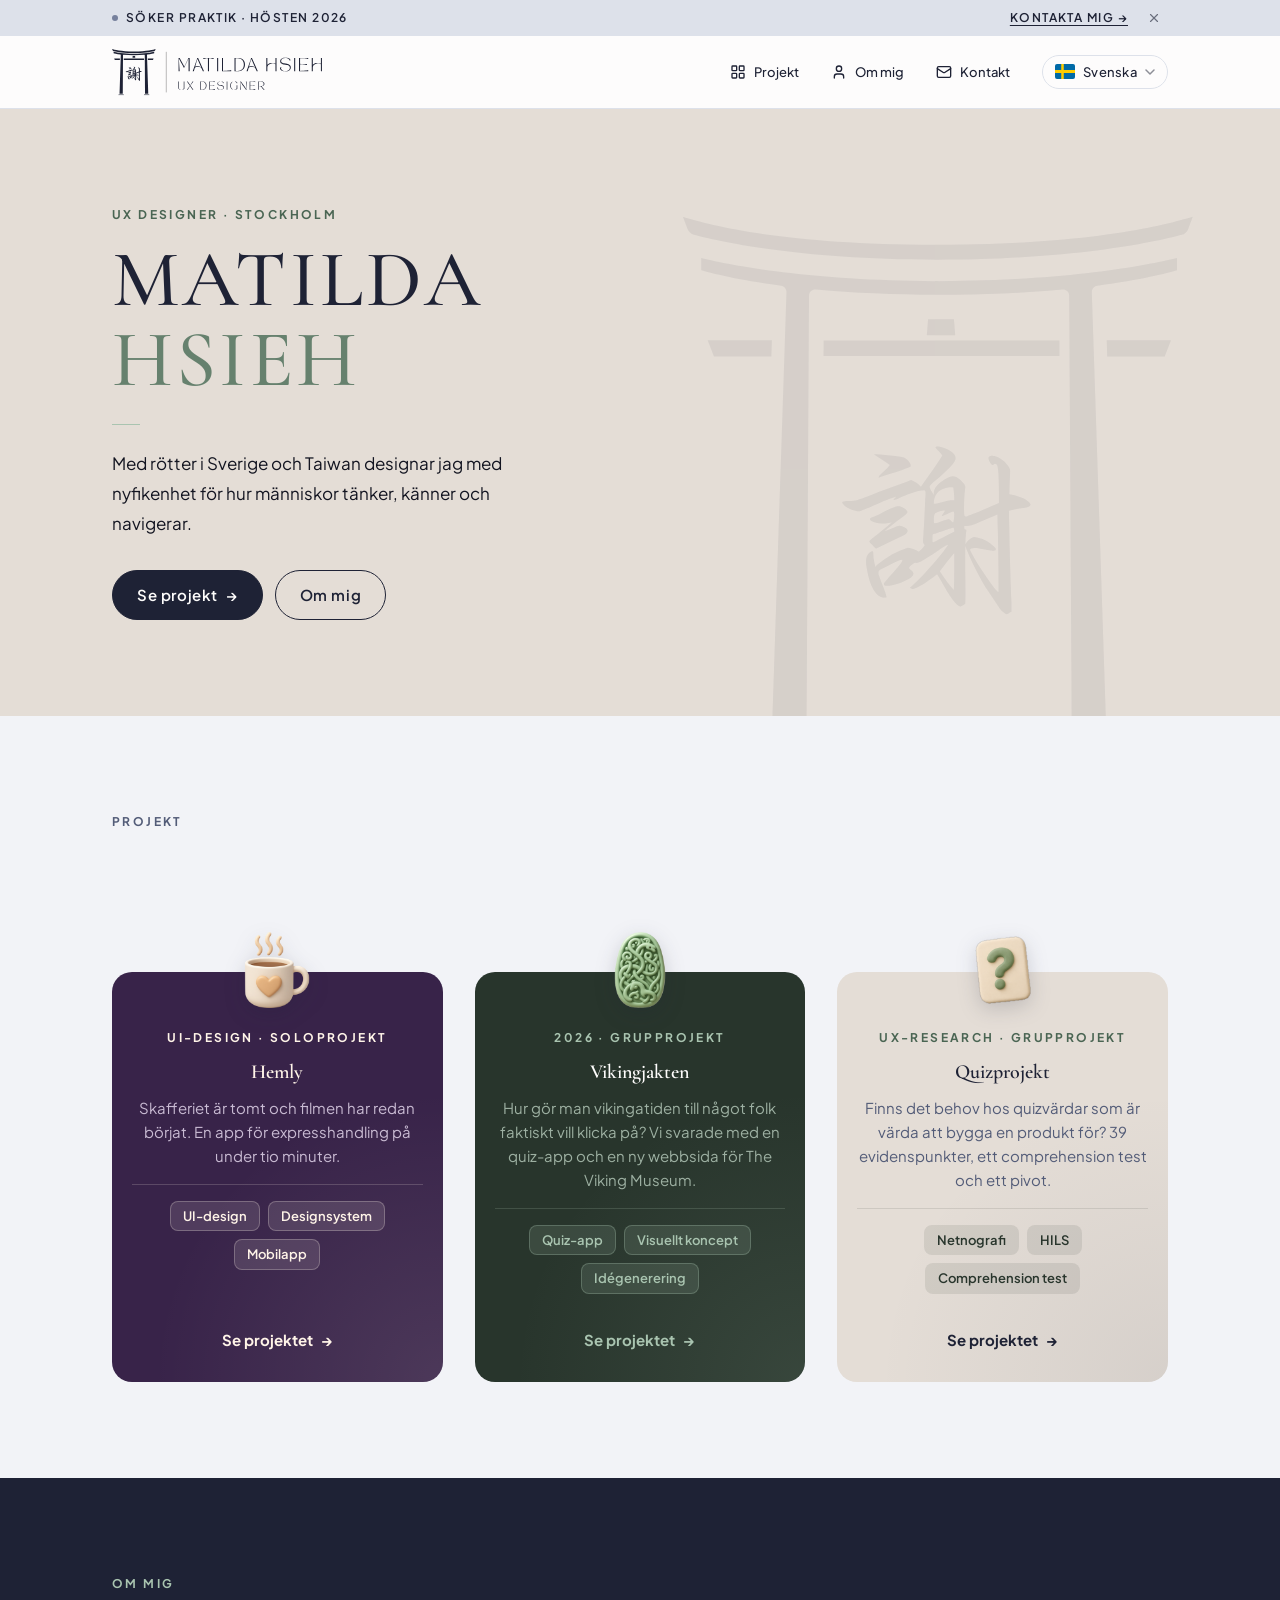
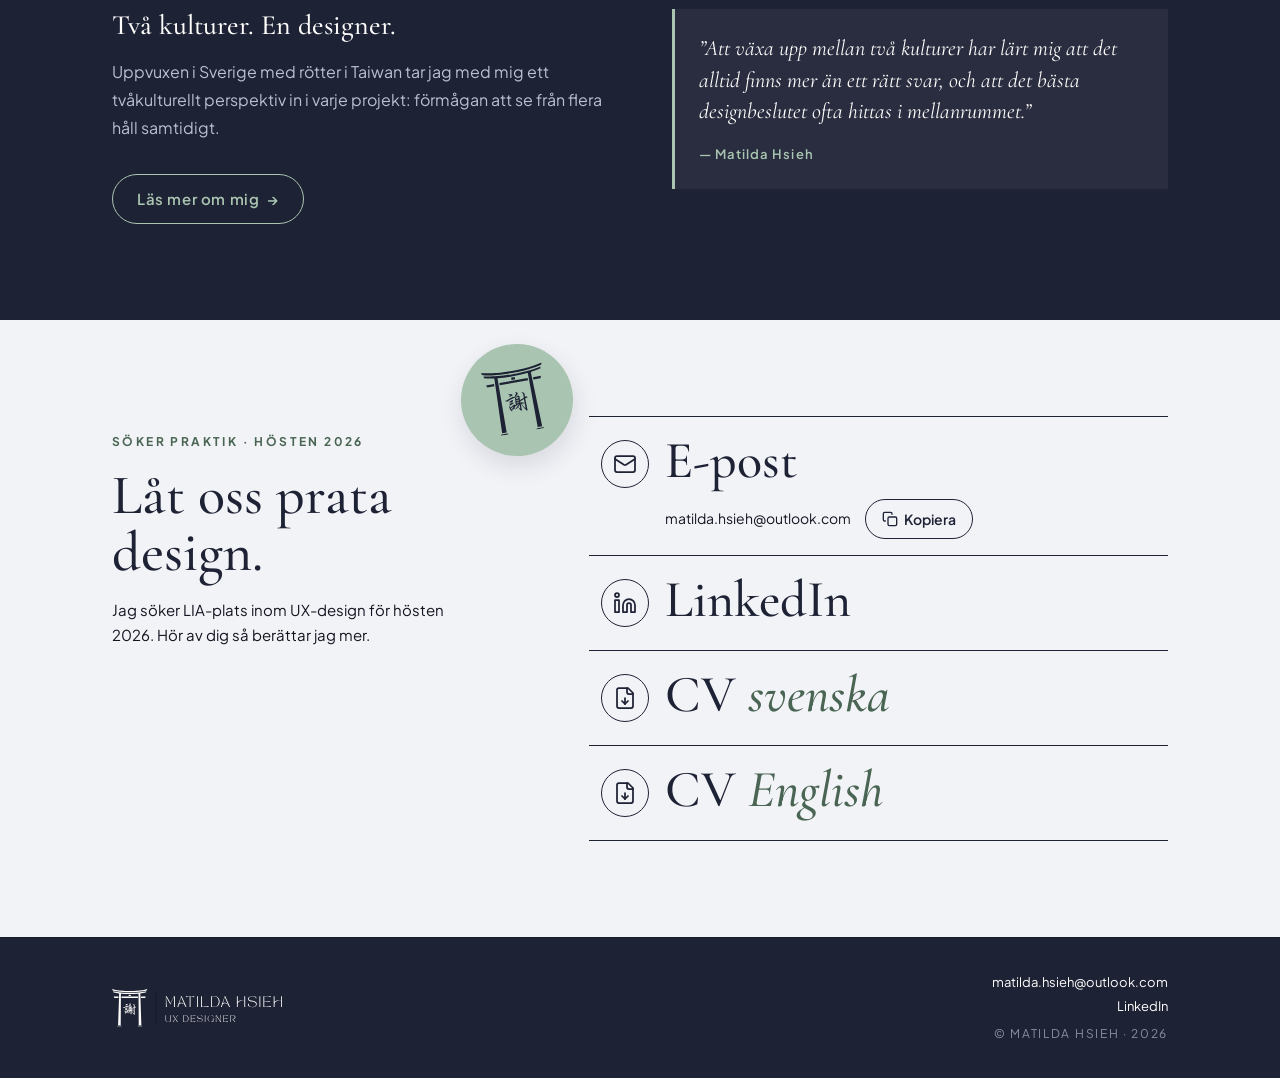
==== index.html @ 4360c306 "Hero: align the torii with the content edge instead of the window edge On wide screens the torii was" ====
<!DOCTYPE html>
<html lang="sv">
<head>
  <meta charset="UTF-8">
  <meta name="viewport" content="width=device-width, initial-scale=1.0">
  <title>Matilda Hsieh · UX Designer</title>
  <meta name="description" content="Matilda Hsieh – UX-designstudent vid Nackademin Stockholm med rötter i Sverige och Taiwan. Söker LIA-plats hösten 2026." data-i18n-attr="content:meta-description">

  <link rel="icon" href="assets/favicon.svg?v=2" type="image/svg+xml">
  <link rel="icon" href="assets/favicon-32.png?v=2" type="image/png" sizes="32x32">
  <link rel="apple-touch-icon" href="assets/apple-touch-icon.png?v=2">
  <meta name="theme-color" content="#1E2235">

  <link rel="preconnect" href="https://fonts.googleapis.com">
  <link rel="preconnect" href="https://fonts.gstatic.com" crossorigin>
  <link href="https://fonts.googleapis.com/css2?family=Cormorant+Garamond:wght@400;500;600&family=Plus+Jakarta+Sans:wght@400;500;600;700&family=Tenor+Sans&display=swap" rel="stylesheet">
  <script defer src="https://portfolio-analytics.traffic-dashboard.workers.dev/t.js"></script>
  <style>
    /* ==========================================================
       DESIGN TOKENS
       ========================================================== */
    :root {
      /* Colors — design system */
      --bg-primary: #F2F3F7;
      --bg-secondary: #DDE1EA;
      --bg-warm: #E4DDD6;
      --bg-jade-light: #E3EEE5;
      --brand-dark: #1E2235;
      --brand-mid: #76809D;
      --jade-500: #A9C4B0;
      --jade-dark: #28352C;
      --off-white: #FEFDFC;
      --text-primary: #05070B;
      --text-secondary: #131521;
      --text-muted: #76809D;

      /* Supporting colors */
      --jade-600: #66816E;          /* jade for large text on light backgrounds (≥3:1) */
      --jade-700: #4A6553;          /* jade for small text on light backgrounds (≥4.5:1) */
      --jade-border: #D0E1D4;
      --text-muted-aa: #535C78;     /* muted small text on light backgrounds (≥4.5:1) */
      --contact-bg: #565F7C;        /* deepened brand-mid so contact text passes AA */
      --text-on-dark-muted: #B8C0D2;
      --footer-text: #8A8D9C;
      --footer-border: #191C2C;
      --brand-dark-hover: #12152A;
      --jade-hover: #97B39F;
      --text-on-forest-muted: #9DB0A2;
      --hemly-plum: #382349;            /* Hemly brand colours, from the project */
      --hemly-cream: #FFF4E8;
      --hemly-cream-hover: #F2E3D2;
      --text-on-plum-muted: #C9BBD3;    /* 8:1 on plum */  /* muted text on jade-dark, 5.6:1 */

      /* Typography */
      --font-display: 'Cormorant Garamond', 'Times New Roman', serif;
      --font-body: 'Plus Jakarta Sans', system-ui, -apple-system, 'Segoe UI', sans-serif;
      --font-logo: 'Tenor Sans', 'Cormorant Garamond', serif;
      --max-text: 560px;

      /* Spacing — 4pt system */
      --space-1: 4px;
      --space-2: 8px;
      --space-3: 12px;
      --space-4: 16px;
      --space-5: 24px;
      --space-6: 32px;
      --space-7: 48px;
      --space-8: 64px;
      --space-9: 96px;

      /* Radii */
      --radius-sm: 8px;    /* tags and small elements */
      --radius-md: 20px;   /* cards */
      --radius-lg: 50px;   /* buttons (pill) */

      --container: 1120px;
      --nav-height: 72px;
      --ease: 0.2s ease;
    }

    /* ==========================================================
       BASE
       ========================================================== */
    *, *::before, *::after { box-sizing: border-box; }

    html {
      scroll-behavior: smooth;
      -webkit-text-size-adjust: 100%;
    }
    @media (prefers-reduced-motion: reduce) {
      html { scroll-behavior: auto; }
      *, *::before, *::after {
        transition: none !important;
        transform: none !important;
      }
    }

    body {
      margin: 0;
      font-family: var(--font-body);
      font-size: 16px;
      line-height: 1.6;
      color: var(--text-secondary);
      background: var(--bg-primary);
      -webkit-font-smoothing: antialiased;
    }

    h1, h2, h3, p, blockquote, figure { margin: 0; }
    ul { margin: 0; padding: 0; list-style: none; }
    a { color: inherit; }
    svg { display: block; }

    section[id], main[id] { scroll-margin-top: var(--nav-height); }

    .container {
      width: 100%;
      max-width: var(--container);
      margin: 0 auto;
      padding: 0 var(--space-6);
    }

    .sr-only {
      position: absolute;
      width: 1px; height: 1px;
      padding: 0; margin: -1px;
      overflow: hidden;
      clip: rect(0, 0, 0, 0);
      white-space: nowrap;
      border: 0;
    }

    .skip-link {
      position: absolute;
      left: var(--space-4);
      top: -100px;
      z-index: 200;
      padding: var(--space-3) var(--space-4);
      background: var(--brand-dark);
      color: var(--off-white);
      font-size: 14px;
      font-weight: 600;
      text-decoration: none;
    }
    .skip-link:focus { top: var(--space-4); }

    [tabindex="-1"]:focus { outline: none; }

    :focus-visible {
      outline: 2px solid var(--brand-dark);
      outline-offset: 3px;
    }
    .on-dark :focus-visible,
    .on-dark:focus-visible {
      outline-color: var(--jade-500);
    }

    /* Shared text styles */
    .eyebrow {
      display: block;
      font-family: var(--font-body);
      font-size: 12px;
      font-weight: 700;
      letter-spacing: 0.2em;
      text-transform: uppercase;
      margin-bottom: var(--space-4);
    }

    .section {
      padding: var(--space-9) 0;
    }

    .section-title {
      font-family: var(--font-display);
      font-weight: 500;
      line-height: 1.15;
      color: var(--brand-dark);
    }

    /* ==========================================================
       BUTTONS
       ========================================================== */
    .btn {
      display: inline-flex;
      align-items: center;
      justify-content: center;
      gap: var(--space-2);
      min-height: 44px;
      padding: var(--space-3) var(--space-5);
      font-family: var(--font-body);
      font-size: 15px;
      font-weight: 600;
      letter-spacing: 0.04em;
      text-decoration: none;
      border: 1px solid transparent;
      border-radius: var(--radius-lg);
      cursor: pointer;
      transition: all 0.2s ease;
    }
    .btn .arrow { transition: transform var(--ease); }
    .btn:hover .arrow { transform: translateX(3px); }

    .btn-primary {
      background: var(--brand-dark);
      color: var(--off-white);
      border-color: var(--brand-dark);
    }
    .btn-primary:hover {
      background: var(--brand-dark-hover);
      border-color: var(--brand-dark-hover);
      transform: translateY(-1px);
      box-shadow: 0 4px 12px rgba(0, 0, 0, 0.15);
    }

    .btn-secondary {
      background: transparent;
      color: var(--brand-dark);
      border-color: var(--brand-dark);
    }
    /* Outline buttons: fill with their border color at 10% */
    .btn-secondary:hover,
    .btn-jade:hover,
    .btn-light:hover { transform: translateY(-1px); }
    .btn-secondary:hover { background: rgba(30, 34, 53, 0.1); }

    .btn-jade {
      background: transparent;
      color: var(--jade-500);
      border-color: var(--jade-500);
    }
    .btn-jade:hover { background: rgba(169, 196, 176, 0.1); }

    .btn-light {
      background: transparent;
      color: var(--off-white);
      border-color: var(--off-white);
    }
    .btn-light:hover { background: rgba(254, 253, 252, 0.1); }

    .btn-group {
      display: flex;
      flex-wrap: wrap;
      gap: var(--space-3);
    }

    /* ==========================================================
       1. ANNOUNCEMENT BANNER
       ========================================================== */
    .banner {
      background: var(--bg-secondary);
      color: var(--brand-dark);
      font-size: 12px;
      font-weight: 600;
      letter-spacing: 0.12em;
      text-transform: uppercase;
    }
    .banner[hidden] { display: none; }
    .banner-inner {
      display: flex;
      align-items: center;
      justify-content: space-between;
      gap: var(--space-4);
      min-height: 36px;
    }
    .banner-status {
      display: flex;
      align-items: center;
      gap: var(--space-2);
      margin: 0;
    }
    .banner-dot {
      width: 6px;
      height: 6px;
      border-radius: 50%;
      background: var(--brand-mid);
      flex-shrink: 0;
    }
    .banner-actions {
      display: flex;
      align-items: center;
      gap: var(--space-3);
    }
    .banner-link {
      color: var(--brand-dark);
      text-decoration: underline;
      text-underline-offset: 3px;
    }
    .banner-link:hover { text-decoration-thickness: 2px; }
    .banner-close {
      display: grid;
      place-items: center;
      width: 28px;
      height: 28px;
      padding: 0;
      background: transparent;
      border: 0;
      color: var(--brand-dark);
      cursor: pointer;
      opacity: 0.6;
      transition: opacity 0.15s ease;
    }
    .banner-close:hover,
    .banner-close:focus-visible { opacity: 1; }
    /* Bigger tap areas without making the banner taller */
    .banner-link, .banner-close { position: relative; }
    .banner-link::after { content: ""; position: absolute; inset: -14px -8px; }
    .banner-close::after { content: ""; position: absolute; inset: -8px; }
    /* Keep the banner on one line on small phones */
    @media (max-width: 480px) {
      .banner { letter-spacing: 0; text-transform: none; }
      .banner-link { white-space: nowrap; }
      .banner-inner, .banner-actions { gap: 8px; }
    }

    /* ==========================================================
       2. NAVBAR
       ========================================================== */
    .site-header {
      position: sticky;
      top: 0;
      z-index: 100;
      background: rgba(254, 253, 252, 0.92);
      border-bottom: 1px solid var(--bg-secondary);
      transition: background-color var(--ease), box-shadow var(--ease);
    }
    .site-header.is-scrolled {
      background: rgba(254, 253, 252, 0.97);
      -webkit-backdrop-filter: blur(12px);
      backdrop-filter: blur(12px);
      box-shadow: 0 1px 12px rgba(30, 34, 53, 0.06);
    }
    .nav-inner {
      display: flex;
      align-items: center;
      justify-content: space-between;
      height: var(--nav-height);
    }

    /* Logo lockup: one vector file (assets/logo.svg) drawn in currentColor */
    .logo {
      display: inline-flex;
      align-items: center;
      color: var(--brand-dark);
      text-decoration: none;
    }
    .logo-svg {
      display: block;
      width: 210px;               /* lockup is 4.54 : 1, so about 46px tall */
      height: auto;
      overflow: visible;
    }
    .logo--small { color: var(--off-white); }
    .logo--small .logo-svg { width: 170px; }

    /* Torii colors are variables so the same symbol works as a faded ghost */
    .torii-ghost {
      --torii-fill: currentColor;
      --torii-stroke: none;
      --torii-feet: currentColor;
    }

    /* Nav links */
    .nav-links {
      display: flex;
      align-items: center;
      gap: var(--space-6);
    }
    .nav-link {
      position: relative;
      display: inline-flex;
      align-items: center;
      gap: var(--space-2);
      padding: var(--space-2) 0;
      font-size: 13px;
      font-weight: 500;
      color: var(--brand-dark);
      text-decoration: none;
    }
    .nav-link svg { width: 16px; height: 16px; }
    .nav-link::after {
      content: "";
      position: absolute;
      left: 0;
      bottom: 0;
      width: 0;
      height: 2px;
      background: var(--jade-500);
      transition: width 0.2s ease;
    }
    .nav-link:hover::after,
    .nav-link.is-active::after { width: 100%; }

    /* Language dropdown */
    .lang-dropdown {
      position: relative;
    }
    .lang-btn {
      display: inline-flex;
      align-items: center;
      gap: var(--space-2);
      padding: var(--space-2) var(--space-3);
      font-family: var(--font-body);
      font-size: 13px;
      font-weight: 500;
      color: var(--brand-dark);
      background: transparent;
      border: 1px solid var(--bg-secondary);
      border-radius: var(--radius-lg);
      cursor: pointer;
      transition: all 0.2s ease;
      white-space: nowrap;
    }
    .lang-btn:hover,
    .lang-btn[aria-expanded="true"] {
      background: var(--bg-secondary);
    }
    .lang-flag {
      display: inline-block;
      width: 20px;
      height: 15px;
      border-radius: 2px;
      overflow: hidden;
      flex-shrink: 0;
      vertical-align: middle;
    }
    .lang-flag svg {
      width: 100%;
      height: 100%;
      object-fit: cover;
      display: block;
    }
    .lang-label { letter-spacing: 0.02em; }
    .lang-chevron {
      width: 10px;
      height: 10px;
      opacity: 0.5;
      transition: transform 0.2s ease;
    }
    .lang-btn[aria-expanded="true"] .lang-chevron {
      transform: rotate(180deg);
    }
    .lang-menu {
      display: none;
      position: absolute;
      top: calc(100% + 8px);
      right: 0;
      min-width: 140px;
      background: var(--off-white);
      border: 1px solid var(--bg-secondary);
      border-radius: var(--radius-sm);
      box-shadow: 0 8px 24px rgba(30,34,53,0.10);
      overflow: hidden;
      z-index: 200;
    }
    .lang-menu.is-open { display: block; }
    .lang-option {
      display: flex;
      align-items: center;
      gap: var(--space-3);
      width: 100%;
      padding: 10px var(--space-4);
      font-family: var(--font-body);
      font-size: 13px;
      font-weight: 500;
      color: var(--brand-dark);
      background: transparent;
      border: 0;
      cursor: pointer;
      text-align: left;
      transition: background 0.15s ease;
    }
    .lang-option:hover { background: var(--bg-secondary); }
    .lang-option.is-active {
      color: var(--jade-700);
      font-weight: 600;
    }
    .lang-option .lang-flag { width: 22px; height: 16px; }
    .lang-option:focus {
      outline: 2px solid var(--jade-600);
      outline-offset: -2px;
      background: var(--bg-secondary);
    }

    .nav-toggle {
      display: none;
      place-items: center;
      width: 44px;
      height: 44px;
      padding: 0;
      background: transparent;
      border: 0;
      color: var(--brand-dark);
      cursor: pointer;
    }
    .nav-toggle svg { width: 24px; height: 24px; }
    .nav-toggle .icon-close { display: none; }
    .nav-toggle[aria-expanded="true"] .icon-open { display: none; }
    .nav-toggle[aria-expanded="true"] .icon-close { display: block; }

    /* ==========================================================
       3. HERO
       ========================================================== */
    .hero {
      position: relative;
      overflow: hidden;
      background: var(--bg-warm);
      padding: var(--space-9) 0;
    }
    .hero-ghost {
      position: absolute;
      /* Follows the content's right edge on wide screens instead of the window edge */
      right: max(-40px, calc((100% - var(--container)) / 2));
      bottom: -60px;
      width: min(520px, 60vw);
      height: auto;
      color: var(--brand-dark);
      opacity: 0.07;
      pointer-events: none;
    }
    .hero-content { position: relative; }
    .hero .eyebrow { color: var(--jade-700); }
    .hero-title {
      font-family: var(--font-display);
      font-size: 80px;
      font-weight: 500;
      line-height: 1;
      letter-spacing: 0.04em;
    }
    .hero-title span { display: block; }
    .hero-title-first { color: var(--brand-dark); }
    .hero-title-last { color: var(--jade-600); }
    .accent-line {
      width: 28px;
      height: 1px;
      background: var(--jade-500);
      margin: var(--space-5) 0;
      border: 0;
    }
    .hero-text {
      max-width: 420px;
      font-size: 17px;
      line-height: 1.75;
      color: var(--text-secondary);
      margin-bottom: var(--space-6);
    }

    /* ==========================================================
       4. PROJEKT
       ========================================================== */
    .projects { background: var(--bg-primary); }
    .projects .eyebrow { color: var(--text-muted-aa); }
    .projects .section-title {
      font-size: 32px;
      margin-bottom: var(--space-7);
    }
    .project-grid {
      display: grid;
      grid-template-columns: repeat(3, 1fr);
      gap: var(--space-6);
    }

    /* "Breaking out" cards: the icon floats above the card's top edge */
    .project-card-wrapper {
      position: relative;
      display: flex;
      flex-direction: column;
      padding-top: 40px;
      transition: transform 0.8s cubic-bezier(0.34, 1.45, 0.64, 1);   /* soft jump with a small bounce */
    }
    .card-icon-float {
      position: absolute;
      top: 0;
      left: 0;
      right: 0;               /* centered without transform, so reduced-motion's transform:none can't shift it */
      z-index: 2;
      display: flex;
      justify-content: center;
      align-items: flex-end;
      pointer-events: none;
      gap: 4px;
    }
    .card-icon-circle {
      display: flex;
      align-items: center;
      justify-content: center;
      width: 56px;
      height: 56px;
      background: var(--bg-warm);
      border: 3px solid var(--bg-primary);
      border-radius: 50%;
      font-size: 28px;
      color: var(--jade-dark);
    }
    .card-icon-circle svg { width: 28px; height: 28px; }
    /* 3D icons float freely above the card, with a soft shadow for depth */
    .card-icon-3d {
      display: block;
      width: 76px;
      height: 76px;
      object-fit: contain;
      filter: drop-shadow(0 6px 10px rgba(30, 34, 53, 0.18));
    }
    .card-icon-image {
      display: block;
      box-shadow: 0 4px 16px rgba(0, 0, 0, 0.15);
    }

    .project-card {
      position: relative;
      overflow: hidden;
      flex: 1;
      display: flex;
      flex-direction: column;
      align-items: center;
      padding: 56px 20px 20px;   /* room for the 76px floating icon */
      text-align: center;
      border-radius: var(--radius-md);
      transition: box-shadow 0.8s cubic-bezier(0.22, 0.61, 0.36, 1);
    }
    /* Subtle radial gradient in the bottom corner for depth */
    .project-card::after {
      content: "";
      position: absolute;
      inset: 0;
      background: radial-gradient(circle at 100% 100%, var(--card-glow) 0%, transparent 55%);
      pointer-events: none;
    }
    .project-card > * { position: relative; z-index: 1; }

    .project-card-wrapper:hover,
    .project-card-wrapper:focus-within { transform: translateY(-20px); }
    .project-card-wrapper:hover .project-card,
    .project-card-wrapper:focus-within .project-card {
      box-shadow: 0 34px 60px rgba(30, 34, 53, 0.16);
    }

    .project-meta {
      font-size: 12px;
      font-weight: 700;
      letter-spacing: 0.2em;
      text-transform: uppercase;
      margin-bottom: var(--space-2);
    }
    .project-title {
      font-family: var(--font-display);
      font-size: 20px;
      font-weight: 600;
      margin-bottom: var(--space-2);
    }
    .project-desc {
      font-size: 15px;
      line-height: 1.6;
      max-width: var(--max-text);
      margin-bottom: var(--space-4);
    }
    .project-divider {
      width: 100%;
      height: 1px;
      margin: 0 0 var(--space-4);
      border: 0;
    }
    .tags {
      display: flex;
      flex-wrap: wrap;
      justify-content: center;
      gap: var(--space-2);
      margin-bottom: var(--space-5);
    }
    .tag {
      padding: var(--space-1) var(--space-3);
      font-size: 13px;
      font-weight: 600;
      border: 1px solid transparent;
      border-radius: var(--radius-sm);
    }
    .project-card .btn { margin-top: auto; }
    /* The whole card is clickable: the "Se projektet" link stretches over it */
    .project-card { cursor: pointer; }
    .card-link {
      margin-top: auto;
      display: inline-flex; align-items: center; gap: 8px;
      min-height: 44px;
      font-size: 15px; font-weight: 700;
      color: inherit; text-decoration: none;
      background: linear-gradient(currentColor, currentColor) left calc(100% - 8px) / 0 2px no-repeat;
      transition: background-size 0.6s cubic-bezier(0.22, 0.61, 0.36, 1);
    }
    .card-link .arrow { transition: transform 0.6s cubic-bezier(0.22, 0.61, 0.36, 1); }
    .card-link::after { content: ""; position: absolute; inset: 0; z-index: 2; border-radius: inherit; }
    .project-card:hover .card-link, .card-link:focus-visible { background-size: 100% 2px; }
    .project-card:hover .card-link .arrow, .card-link:focus-visible .arrow { transform: translateX(4px); }
    .project-card > .card-link { position: static; }
    .project-card--plum .card-link { color: var(--hemly-cream); }
    .project-card--warm .card-link { color: var(--brand-dark); }
    .project-card--forest .card-link { color: var(--jade-500); }

    /* Card — Hemly (plum, the project's own brand colours) */
    .card-icon-circle--hemly {
      background: var(--hemly-cream);
      color: var(--hemly-plum);
    }
    .project-card--plum {
      --card-glow: rgba(255, 244, 232, 0.10);
      background: var(--hemly-plum);
      color: var(--hemly-cream);
    }
    .project-card--plum .project-meta { color: var(--hemly-cream); }
    .project-card--plum .project-title { color: var(--hemly-cream); }
    .project-card--plum .project-desc { color: var(--text-on-plum-muted); }
    .project-card--plum .project-divider { background: rgba(255, 244, 232, 0.18); }
    .project-card--plum .tag {
      background: rgba(255, 244, 232, 0.12);
      color: var(--hemly-cream);
      border-color: rgba(255, 244, 232, 0.25);
    }
    .project-card--plum .btn-primary {
      background: var(--hemly-cream);
      border-color: var(--hemly-cream);
      color: var(--hemly-plum);
    }
    .project-card--plum .btn-primary:hover {
      background: var(--hemly-cream-hover);
      border-color: var(--hemly-cream-hover);
    }
    .project-card--plum :focus-visible { outline-color: var(--hemly-cream); }

    /* Card 3 — Quizprojekt (warm) */
    .project-card--warm {
      --card-glow: rgba(30, 34, 53, 0.07);
      background: var(--bg-warm);
    }
    .project-card--warm .project-meta { color: var(--jade-700); }        /* #66816E is 3.2:1 here */
    .project-card--warm .project-title { color: var(--brand-dark); }
    .project-card--warm .project-desc { color: var(--text-muted-aa); }   /* #76809D is 2.9:1 here */
    .project-card--warm .project-divider { background: rgba(40, 53, 44, 0.12); }
    .project-card--warm .tag {
      background: rgba(40, 53, 44, 0.1);
      color: var(--jade-dark);
    }

    /* Card 3 — Vikingjakten (forest green) */
    .project-card--forest {
      --card-glow: rgba(169, 196, 176, 0.12);
      background: var(--jade-dark);
      color: var(--off-white);
    }
    .project-card--forest .project-meta { color: var(--jade-500); }
    .project-card--forest .project-title { color: var(--off-white); }
    .project-card--forest .project-desc { color: var(--text-on-forest-muted); }
    .project-card--forest .project-divider { background: rgba(169, 196, 176, 0.2); }
    .project-card--forest .tag {
      background: rgba(169, 196, 176, 0.15);
      color: var(--jade-500);
      border-color: rgba(169, 196, 176, 0.3);
    }
    .project-card--forest .btn-primary {
      background: var(--jade-500);
      border-color: var(--jade-500);
      color: var(--jade-dark);
    }
    .project-card--forest .btn-primary:hover {
      background: var(--jade-hover);
      border-color: var(--jade-hover);
    }
    .project-card--forest :focus-visible { outline-color: var(--jade-500); }

    /* ==========================================================
       5. OM MIG SNIPPET
       ========================================================== */
    .about {
      background: var(--brand-dark);
      color: var(--off-white);
    }
    .about-grid {
      display: grid;
      grid-template-columns: 1fr 1fr;
      gap: var(--space-8);
      align-items: center;
    }
    .about .eyebrow { color: var(--jade-500); }
    .about .section-title {
      font-size: 28px;
      color: var(--off-white);
      margin-bottom: var(--space-4);
    }
    .about-text {
      max-width: var(--max-text);
      font-size: 16px;
      line-height: 1.75;
      color: var(--text-on-dark-muted);
      margin-bottom: var(--space-6);
    }
    .quote {
      background: rgba(255, 255, 255, 0.05);
      border-left: 3px solid var(--jade-500);
      padding: var(--space-5);
    }
    .quote blockquote p {
      font-family: var(--font-display);
      font-size: 22px;
      font-style: italic;
      line-height: 1.45;
      color: var(--off-white);
    }
    .quote figcaption {
      margin-top: var(--space-4);
      font-size: 13px;
      font-weight: 600;
      letter-spacing: 0.08em;
      color: var(--jade-500);
    }

    /* ==========================================================
       6. KONTAKT
       ========================================================== */
    /* Contact: editorial index of links, with the torii as a jade stamp */
    .contact { background: var(--bg-primary); }
    .contact-stage {
      display: grid;
      grid-template-columns: minmax(0, 5fr) minmax(0, 7fr);
      gap: var(--space-8);
      align-items: start;
    }
    .contact-intro { position: relative; padding-top: var(--space-4); }
    .contact-stamp {
      position: absolute;
      top: -72px;
      right: -48px;
      width: 112px;
      height: 112px;
      border-radius: 50%;
      background: var(--jade-500);
      display: flex;
      align-items: center;
      justify-content: center;
      transform: rotate(-10deg);
      box-shadow: 0 10px 24px rgba(30, 34, 53, 0.12);
    }
    .contact-stamp svg { width: 62px; height: auto; color: var(--brand-dark); }
    .contact .eyebrow { color: var(--jade-700); }
    .contact .section-title {
      font-size: 56px;
      line-height: 1.02;
      color: var(--brand-dark);
      margin-bottom: var(--space-4);
      max-width: 12ch;
    }
    .contact-text {
      max-width: 360px;
      margin: 0;
      font-size: 15px;
      line-height: 1.7;
      color: var(--text-secondary);
    }
    .contact-index { list-style: none; margin: 0; padding: 0; border-bottom: 1px solid var(--brand-dark); }
    .contact-index li { border-top: 1px solid var(--brand-dark); }
    .contact-row {
      display: grid;
      grid-template-columns: 48px minmax(0, 1fr);
      align-items: center;
      gap: var(--space-4);
      padding: 18px 12px;
      color: var(--brand-dark);
      text-decoration: none;
    }
    .contact-icon { display: flex; align-items: center; justify-content: center; width: 48px; height: 48px; border-radius: 50%; border: 1px solid var(--brand-dark); color: var(--brand-dark); transition: background 0.25s ease, color 0.25s ease; }
    .contact-word { font-family: var(--font-display); font-size: clamp(32px, 4.4vw, 52px); font-weight: 500; line-height: 1; }
    .contact-word em { font-style: italic; color: var(--jade-700); }
    /* Hover: a line draws in under the word and the icon turns dark */
    .contact-word {
      justify-self: start;
      padding-bottom: 6px;
      background: linear-gradient(currentColor, currentColor) left bottom / 0 2px no-repeat;
      transition: background-size 0.35s ease;
    }
    .contact-row:hover .contact-word, .contact-row:focus-visible .contact-word { background-size: 100% 2px; }
    .contact-row:hover .contact-icon, .contact-row:focus-visible .contact-icon { background: var(--brand-dark); color: var(--jade-500); }
    .contact-copy-btn {
      display: inline-flex; align-items: center; gap: 6px;
      min-height: 40px; padding: 0 16px;
      font: 600 14px var(--font-body); color: var(--brand-dark); text-decoration: none;
      background: transparent; border: 1px solid var(--brand-dark); border-radius: 50px;
    }
    .contact-copy-btn:hover { background: var(--brand-dark); color: var(--off-white); }
    .contact :focus-visible { outline-color: var(--brand-dark); }
    .contact-split .contact-row { padding-bottom: 6px; }
    .contact-email-line {
      display: flex; flex-wrap: wrap; align-items: center; gap: 8px 14px;
      padding: 0 12px 16px 76px;
      font-size: 14px; color: var(--text-secondary);
    }

    /* ==========================================================
       7. FOOTER
       ========================================================== */
    .site-footer {
      background: var(--brand-dark);
      border-top: 1px solid var(--footer-border);
      padding: var(--space-6) 0;
    }
    .footer-inner {
      display: flex;
      align-items: center;
      justify-content: space-between;
      gap: var(--space-5);
    }
    .footer-meta {
      text-align: right;
      font-size: 12px;
      line-height: 1.7;
      color: var(--footer-text);
    }
    .footer-meta p:first-child { letter-spacing: 0.14em; }

    /* Footer contact: email (click to copy) + LinkedIn */
    .footer-contact {
      text-align: right;
      font-size: 13px;
      line-height: 1.9;
      color: var(--footer-text);
    }
    .footer-contact a {
      color: var(--off-white);
      text-decoration: none;
      transition: color var(--ease);
    }
    .footer-contact a:hover {
      color: var(--jade-500);
      text-decoration: underline;
      text-underline-offset: 3px;
    }
    .footer-contact__copy { margin-top: var(--space-1); font-size: 12px; letter-spacing: 0.14em; }

    /* "Copied" toast — centred without transform so reduced-motion can't shift it */
    .copy-toast {
      position: fixed;
      left: 0;
      right: 0;
      bottom: var(--space-6);
      width: max-content;
      max-width: calc(100% - 32px);
      margin: 0 auto;
      padding: 10px 20px;
      background: var(--jade-700);      /* #66816E is 3.9:1 with white; this passes AA */
      color: var(--off-white);
      font-size: 14px;
      font-weight: 600;
      border-radius: var(--radius-lg);
      box-shadow: 0 4px 16px rgba(0, 0, 0, 0.15);
      opacity: 0;
      pointer-events: none;
      transition: opacity 0.2s ease;
      z-index: 300;
    }
    .copy-toast.show { opacity: 1; }
    @media (max-width: 768px) {
      .footer-contact { text-align: left; }
    }

    /* ==========================================================
       RESPONSIVE — 768px
       ========================================================== */
    @media (max-width: 768px) {
      :root { --nav-height: 64px; }

      .container { padding: 0 var(--space-4); }
      .section { padding: var(--space-8) 0; }

      .logo-svg { width: 160px; }
      .logo--small .logo-svg { width: 150px; }

      .nav-toggle { display: grid; }
      .nav-links {
        position: absolute;
        top: 100%;
        left: 0;
        right: 0;
        flex-direction: column;
        align-items: stretch;
        gap: 0;
        padding: var(--space-2) var(--space-4) var(--space-4);
        background: var(--off-white);
        border-bottom: 1px solid var(--bg-secondary);
        box-shadow: 0 8px 16px rgba(30, 34, 53, 0.06);
        display: none;
      }
      .nav-links.is-open { display: flex; }
      .nav-link {
        width: 100%;
        padding: var(--space-4) 0;
        font-size: 15px;
        border-bottom: 1px solid var(--bg-secondary);
      }
      .nav-links li:last-child .nav-link { border-bottom: 0; }
      .nav-link::after { bottom: -1px; }
      .nav-link:hover::after,
      .nav-link.is-active::after { width: 48px; }

      /* Lang dropdown in mobile menu */
      .lang-item {
        padding: var(--space-3) 0;
        border-bottom: 1px solid var(--bg-secondary);
      }
      .lang-btn {
        font-size: 15px;
        padding: var(--space-2) 0;
        border: 0;
        border-radius: 0;
      }
      .lang-btn:hover { transform: none; background: transparent; }
      /* Show dropdown inline on mobile */
      .lang-menu {
        position: static !important;
        display: none;
        box-shadow: none !important;
        border: 0 !important;
        background: transparent !important;
        min-width: 0 !important;
        padding: var(--space-2) 0 0;
      }
      .lang-menu.is-open { display: block; }
      .lang-option {
        padding: var(--space-2) 0 !important;
        font-size: 15px !important;
      }
      .lang-option:hover { background: transparent !important; }

      .hero { padding: var(--space-8) 0; }
      .hero-title { font-size: 56px; }
      .hero-ghost { width: 300px; right: -60px; bottom: -40px; }

      .project-grid,
      .about-grid { grid-template-columns: 1fr; }
      .about-grid { gap: var(--space-7); }

      .contact-stage { grid-template-columns: 1fr; gap: var(--space-6); }
      .contact .section-title { font-size: 40px; }
      .contact-stamp { position: relative; top: 0; right: auto; width: 84px; height: 84px; margin-bottom: var(--space-4); }
      .contact .section-title { max-width: none; }
      .contact-stamp svg { width: 46px; }
      .contact-row { grid-template-columns: 40px minmax(0, 1fr); gap: var(--space-3); padding: 16px 4px; }
      .contact-icon { width: 40px; height: 40px; }
      .contact-icon svg { width: 20px; height: 20px; }
      .contact-email-line { padding: 0 4px 16px 56px; }

      .btn-group .btn { flex: 1 1 auto; }

      .footer-inner {
        flex-direction: column;
        align-items: flex-start;
      }
      .footer-meta { text-align: left; }
      .footer-contact { text-align: left; }
    }
  </style>
  <link rel="stylesheet" href="assets/motion.css">
  <script>if (!matchMedia('(prefers-reduced-motion: reduce)').matches) document.documentElement.classList.add('js-motion');</script>
</head>
<body>

  <!-- Reusable SVG symbols -->
  <svg width="0" height="0" style="position:absolute" aria-hidden="true" focusable="false">
    <defs>
      <!-- Flags for the language switcher -->
      <symbol id="flag-se" viewBox="0 0 16 10"><rect width="16" height="10" fill="#006AA7"/><rect x="5" width="2" height="10" fill="#FECC00"/><rect y="4" width="16" height="2" fill="#FECC00"/></symbol>
      <symbol id="flag-gb" viewBox="0 0 60 30"><clipPath id="gb-c"><path d="M0 0v30h60V0z"/></clipPath><clipPath id="gb-t"><path d="M30 15h30v15zv15H0zH0V0zV0h30z"/></clipPath><g clip-path="url(#gb-c)"><path d="M0 0v30h60V0z" fill="#012169"/><path d="M0 0l60 30m0-30L0 30" stroke="#fff" stroke-width="6"/><path d="M0 0l60 30m0-30L0 30" clip-path="url(#gb-t)" stroke="#C8102E" stroke-width="4"/><path d="M30 0v30M0 15h60" stroke="#fff" stroke-width="10"/><path d="M30 0v30M0 15h60" stroke="#C8102E" stroke-width="6"/></g></symbol>
      <!-- Lucide icons -->
      <symbol id="icon-grid" viewBox="0 0 24 24" fill="none" stroke="currentColor" stroke-width="2" stroke-linecap="round" stroke-linejoin="round">
        <rect width="7" height="7" x="3" y="3" rx="1"/><rect width="7" height="7" x="14" y="3" rx="1"/><rect width="7" height="7" x="14" y="14" rx="1"/><rect width="7" height="7" x="3" y="14" rx="1"/>
      </symbol>
      <symbol id="icon-user" viewBox="0 0 24 24" fill="none" stroke="currentColor" stroke-width="2" stroke-linecap="round" stroke-linejoin="round">
        <path d="M19 21v-2a4 4 0 0 0-4-4H9a4 4 0 0 0-4 4v2"/><circle cx="12" cy="7" r="4"/>
      </symbol>
      <symbol id="icon-mail" viewBox="0 0 24 24" fill="none" stroke="currentColor" stroke-width="2" stroke-linecap="round" stroke-linejoin="round">
        <rect width="20" height="16" x="2" y="4" rx="2"/><path d="m22 7-8.97 5.7a1.94 1.94 0 0 1-2.06 0L2 7"/>
      </symbol>
      <symbol id="icon-menu" viewBox="0 0 24 24" fill="none" stroke="currentColor" stroke-width="2" stroke-linecap="round" stroke-linejoin="round">
        <line x1="4" x2="20" y1="6" y2="6"/><line x1="4" x2="20" y1="12" y2="12"/><line x1="4" x2="20" y1="18" y2="18"/>
      </symbol>
      <symbol id="icon-x" viewBox="0 0 24 24" fill="none" stroke="currentColor" stroke-width="2" stroke-linecap="round" stroke-linejoin="round">
        <path d="M18 6 6 18"/><path d="m6 6 12 12"/>
      </symbol>
    </defs>
  </svg>

  <a class="skip-link" href="#main" data-i18n="skip-link">Hoppa till innehållet</a>

  <!-- 1. ANNOUNCEMENT BANNER -->
  <aside class="banner" id="banner" aria-label="Meddelande" data-i18n-attr="aria-label:banner-aria">
    <div class="container banner-inner">
      <p class="banner-status">
        <span class="banner-dot" aria-hidden="true"></span>
        <span data-i18n="banner-status">Söker praktik · Hösten 2026</span>
      </p>
      <div class="banner-actions">
        <a class="banner-link" href="#kontakt" data-i18n="banner-link">Kontakta mig →</a>
        <button class="banner-close" type="button" id="banner-close" aria-label="Stäng meddelandet" data-i18n-attr="aria-label:banner-close-aria">
          <svg width="14" height="14" aria-hidden="true" focusable="false"><use href="#icon-x"/></svg>
        </button>
      </div>
    </div>
  </aside>

  <!-- 2. NAVBAR -->
  <header class="site-header" id="site-header">
    <div class="container nav-inner">
      <a class="logo" href="index.html" aria-label="Matilda Hsieh, UX Designer – startsida" data-i18n-attr="aria-label:logo-aria">
        <svg class="logo-svg" viewBox="0 0 570.2805 125.6367" aria-hidden="true" focusable="false"><use href="assets/logo.svg#logo"/></svg>
      </a>

      <nav aria-label="Huvudmeny" data-i18n-attr="aria-label:nav-aria">
        <button class="nav-toggle" type="button" id="nav-toggle" aria-expanded="false" aria-controls="nav-links">
          <span class="sr-only" data-i18n="nav-toggle-label">Meny</span>
          <svg class="icon-open" aria-hidden="true" focusable="false"><use href="#icon-menu"/></svg>
          <svg class="icon-close" aria-hidden="true" focusable="false"><use href="#icon-x"/></svg>
        </button>
        <ul class="nav-links" id="nav-links">
          <li>
            <a class="nav-link" href="#projekt" data-section="projekt">
              <svg aria-hidden="true" focusable="false"><use href="#icon-grid"/></svg>
              <span data-i18n="nav-projekt">Projekt</span>
            </a>
          </li>
          <li>
            <a class="nav-link" href="om-mig.html">
              <svg aria-hidden="true" focusable="false"><use href="#icon-user"/></svg>
              <span data-i18n="nav-om-mig">Om mig</span>
            </a>
          </li>
          <li>
            <a class="nav-link" href="#kontakt" data-section="kontakt">
              <svg aria-hidden="true" focusable="false"><use href="#icon-mail"/></svg>
              <span data-i18n="nav-kontakt">Kontakt</span>
            </a>
          </li>
          <li class="lang-item lang-dropdown">
            <button class="lang-btn" id="lang-toggle" type="button"
                    aria-expanded="false" aria-controls="lang-menu">
              <span class="sr-only" data-i18n="lang-choose">Välj språk: </span>
              <span class="lang-flag" aria-hidden="true">
                <svg viewBox="0 0 16 10" preserveAspectRatio="none" focusable="false"><use href="#flag-se"/></svg>
              </span>
              <span class="lang-label">Svenska</span>
              <svg class="lang-chevron" viewBox="0 0 10 6" fill="none" aria-hidden="true">
                <path d="M1 1l4 4 4-4" stroke="currentColor" stroke-width="1.5"
                      stroke-linecap="round" stroke-linejoin="round"/>
              </svg>
            </button>
            <ul class="lang-menu" id="lang-menu">
              <li>
                <button class="lang-option is-active" data-lang="sv" lang="sv" type="button" tabindex="-1" aria-current="true">
                  <span class="lang-flag" aria-hidden="true">
                    <svg viewBox="0 0 16 10" preserveAspectRatio="none" focusable="false"><use href="#flag-se"/></svg>
                  </span>
                  Svenska
                </button>
              </li>
              <li>
                <button class="lang-option" data-lang="en" lang="en" type="button" tabindex="-1">
                  <span class="lang-flag" aria-hidden="true">
                    <svg viewBox="0 0 16 10" preserveAspectRatio="none" focusable="false"><use href="#flag-gb"/></svg>
                  </span>
                  English
                </button>
              </li>
            </ul>
          </li>
        </ul>
      </nav>
    </div>
  </header>

  <main id="main" tabindex="-1">

    <!-- 3. HERO -->
    <section class="hero" aria-labelledby="hero-title">
      <svg class="hero-ghost torii-ghost" viewBox="0 0 61 66" aria-hidden="true" focusable="false"><use href="assets/torii.svg#torii-logo"/></svg>
      <div class="container hero-content">
        <span class="eyebrow" data-i18n="hero-eyebrow">UX Designer · Stockholm</span>
        <h1 class="hero-title" id="hero-title">
          <span class="hero-title-first">MATILDA</span>
          <span class="hero-title-last">HSIEH</span>
        </h1>
        <hr class="accent-line" aria-hidden="true">
        <p class="hero-text" data-i18n="hero-text">
          Med rötter i Sverige och Taiwan designar jag med nyfikenhet för hur
          människor tänker, känner och navigerar.
        </p>
        <div class="btn-group">
          <a class="btn btn-primary" href="#projekt" data-i18n-html="hero-btn-projekt">Se projekt <span class="arrow" aria-hidden="true">→</span></a>
          <a class="btn btn-secondary" href="om-mig.html" data-i18n="hero-btn-om-mig">Om mig</a>
        </div>
      </div>
    </section>

    <!-- 4. PROJEKT -->
    <section class="section projects" id="projekt" aria-labelledby="projekt-title">
      <div class="container">
        <span class="eyebrow" data-i18n="projekt-eyebrow">Projekt</span>
        <h2 class="section-title" id="projekt-title" data-i18n="projekt-title">Mina case studies</h2>

        <div class="project-grid">
          <!-- Hemly card -->
          <article class="project-card-wrapper">
            <div class="card-icon-float" aria-hidden="true">
              <img class="card-icon-3d" src="assets/icons/case-hemly.png" alt="" width="76" height="76">
            </div>
            <div class="project-card project-card--plum">
              <p class="project-meta" data-i18n="hemly-meta">UI-design · Soloprojekt</p>
              <h3 class="project-title">Hemly</h3>
              <p class="project-desc" data-i18n="hemly-desc">Skafferiet är tomt och filmen har redan börjat. En app för expresshandling på under tio minuter.</p>
              <hr class="project-divider">
              <ul class="tags" aria-label="Taggar">
                <li class="tag" data-i18n="hemly-tag-1">UI-design</li>
                <li class="tag" data-i18n="hemly-tag-2">Designsystem</li>
                <li class="tag" data-i18n="hemly-tag-3">Mobilapp</li>
              </ul>
              <a class="card-link" href="hemly.html"
                 aria-label="Se projektet Hemly: UI-design av en app för expresshandling"
                 data-i18n-attr="aria-label:hemly-btn-aria"
                 data-i18n-html="btn-las-mer">
                Se projektet <span class="arrow" aria-hidden="true">→</span>
              </a>
            </div>
          </article>

          <!-- Vikingjakten card -->
          <article class="project-card-wrapper">
            <div class="card-icon-float" aria-hidden="true">
              <img class="card-icon-3d" src="assets/icons/case-vikingaappen.png" alt="" width="76" height="76">
            </div>
            <div class="project-card project-card--forest">
              <p class="project-meta" data-i18n="viking-meta">2026 · Grupprojekt</p>
              <h3 class="project-title">Vikingjakten</h3>
              <p class="project-desc" data-i18n="viking-desc">Hur gör man vikingatiden till något folk faktiskt vill klicka på? Vi svarade med en quiz-app och en ny webbsida för The Viking Museum.</p>
              <hr class="project-divider">
              <ul class="tags" aria-label="Taggar">
                <li class="tag">Quiz-app</li>
                <li class="tag" data-i18n="viking-tag-1">Visuellt koncept</li>
                <li class="tag" data-i18n="viking-tag-2">Idégenerering</li>
              </ul>
              <a class="card-link" href="vikingaappen.html"
                 aria-label="Se projektet Vikingjakten: quiz-app och ny webbsida för The Viking Museum"
                 data-i18n-attr="aria-label:viking-btn-aria"
                 data-i18n-html="btn-las-mer">
                Se projektet <span class="arrow" aria-hidden="true">→</span>
              </a>
            </div>
          </article>

          <!-- Quizprojekt card -->
          <article class="project-card-wrapper">
            <div class="card-icon-float" aria-hidden="true">
              <img class="card-icon-3d" src="assets/icons/case-ucd.png" alt="" width="76" height="76">
            </div>
            <div class="project-card project-card--warm">
              <p class="project-meta" data-i18n="quiz-meta">UX-research · Grupprojekt</p>
              <h3 class="project-title" data-i18n="quiz-title">Quizprojekt</h3>
              <p class="project-desc" data-i18n="quiz-desc">Finns det behov hos quizvärdar som är värda att bygga en produkt för? 39 evidenspunkter, ett comprehension test och ett pivot.</p>
              <hr class="project-divider">
              <ul class="tags" aria-label="Taggar">
                <li class="tag" data-i18n="quiz-tag-1">Netnografi</li>
                <li class="tag">HILS</li>
                <li class="tag">Comprehension test</li>
              </ul>
              <a class="card-link" href="quizprojekt.html"
                 aria-label="Se projektet Quizprojekt: behovsvalidering för Flatwave AB"
                 data-i18n-attr="aria-label:quiz-btn-aria"
                 data-i18n-html="btn-las-mer">
                Se projektet <span class="arrow" aria-hidden="true">→</span>
              </a>
            </div>
          </article>
        </div>
      </div>
    </section>

    <!-- 5. OM MIG SNIPPET -->
    <section class="section about on-dark" id="om-mig-snippet" aria-labelledby="om-mig-title">
      <div class="container about-grid">
        <div>
          <span class="eyebrow" data-i18n="about-eyebrow">Om mig</span>
          <h2 class="section-title" id="om-mig-title" data-i18n="about-title">Två kulturer. En designer.</h2>
          <p class="about-text" data-i18n="about-text">
            Uppvuxen i Sverige med rötter i Taiwan tar jag med mig ett tvåkulturellt
            perspektiv in i varje projekt: förmågan att se från flera håll samtidigt.
          </p>
          <a class="btn btn-jade" href="om-mig.html" data-i18n-html="about-btn">Läs mer om mig <span class="arrow" aria-hidden="true">→</span></a>
        </div>
        <figure class="quote">
          <blockquote>
            <p data-i18n="about-quote">
              ”Att växa upp mellan två kulturer har lärt mig att det alltid finns mer
              än ett rätt svar, och att det bästa designbeslutet ofta hittas i
              mellanrummet.”
            </p>
          </blockquote>
          <figcaption>— Matilda Hsieh</figcaption>
        </figure>
      </div>
    </section>

    <!-- 6. KONTAKT -->
    <section class="section contact" id="kontakt" aria-labelledby="kontakt-title">
      <div class="container contact-stage">
        <div class="contact-intro">
          <div class="contact-stamp" aria-hidden="true"><svg viewBox="0 0 119 125.6367" focusable="false"><use href="assets/logo.svg#logo" width="570.2805" height="125.6367"/></svg></div>
          <span class="eyebrow" data-i18n="kontakt-eyebrow">Söker praktik · Hösten 2026</span>
          <h2 class="section-title" id="kontakt-title" data-i18n="kontakt-title">Låt oss prata design.</h2>
          <p class="contact-text" data-i18n="kontakt-text">
            Jag söker LIA-plats inom UX-design för hösten 2026. Hör av dig så
            berättar jag mer.
          </p>
        </div>
        <ul class="contact-index">
          <li class="contact-split"><a class="contact-row" href="mailto:matilda.hsieh@outlook.com"><span class="contact-icon"><svg width="24" height="24" viewBox="0 0 24 24" fill="none" stroke="currentColor" stroke-width="1.75" stroke-linecap="round" stroke-linejoin="round" aria-hidden="true" focusable="false"><rect x="2" y="4" width="20" height="16" rx="2"/><path d="m22 7-8.97 5.7a1.94 1.94 0 0 1-2.06 0L2 7"/></svg></span><span class="contact-word"><span data-i18n="kontakt-epost">E-post</span></span></a><div class="contact-email-line"><span>matilda.hsieh@outlook.com</span><a class="contact-copy-btn" href="mailto:matilda.hsieh@outlook.com" data-copy="matilda.hsieh@outlook.com" role="button" aria-label="Kopiera e-postadressen matilda.hsieh@outlook.com" data-i18n-attr="aria-label:kontakt-btn-aria"><svg width="16" height="16" viewBox="0 0 24 24" fill="none" stroke="currentColor" stroke-width="2" stroke-linecap="round" stroke-linejoin="round" aria-hidden="true" focusable="false"><rect x="9" y="9" width="13" height="13" rx="2"/><path d="M5 15H4a2 2 0 0 1-2-2V4a2 2 0 0 1 2-2h9a2 2 0 0 1 2 2v1"/></svg><span data-i18n="kontakt-kopiera">Kopiera</span></a></div></li>
          <li><a class="contact-row" href="https://www.linkedin.com/in/matildahsieh" target="_blank" rel="noopener"><span class="contact-icon"><svg width="24" height="24" viewBox="0 0 24 24" fill="none" stroke="currentColor" stroke-width="1.75" stroke-linecap="round" stroke-linejoin="round" aria-hidden="true" focusable="false"><path d="M16 8a6 6 0 0 1 6 6v7h-4v-7a2 2 0 0 0-2-2 2 2 0 0 0-2 2v7h-4v-7a6 6 0 0 1 6-6z"/><rect x="2" y="9" width="4" height="12"/><circle cx="4" cy="4" r="2"/></svg></span><span class="contact-word">LinkedIn<span class="sr-only" data-i18n="new-tab"> (öppnas i ny flik)</span></span></a></li>
          <li><a class="contact-row" href="cv/Matilda-Hsieh-CV-sv.pdf" download><span class="contact-icon"><svg width="24" height="24" viewBox="0 0 24 24" fill="none" stroke="currentColor" stroke-width="1.75" stroke-linecap="round" stroke-linejoin="round" aria-hidden="true" focusable="false"><path d="M15 2H6a2 2 0 0 0-2 2v16a2 2 0 0 0 2 2h12a2 2 0 0 0 2-2V7Z"/><path d="M14 2v4a2 2 0 0 0 2 2h4"/><path d="M12 18v-6"/><path d="m9 15 3 3 3-3"/></svg></span><span class="contact-word">CV <em data-i18n="kontakt-cv-sv">svenska</em></span></a></li>
          <li><a class="contact-row" href="cv/Matilda-Hsieh-CV-en.pdf" download lang="en"><span class="contact-icon"><svg width="24" height="24" viewBox="0 0 24 24" fill="none" stroke="currentColor" stroke-width="1.75" stroke-linecap="round" stroke-linejoin="round" aria-hidden="true" focusable="false"><path d="M15 2H6a2 2 0 0 0-2 2v16a2 2 0 0 0 2 2h12a2 2 0 0 0 2-2V7Z"/><path d="M14 2v4a2 2 0 0 0 2 2h4"/><path d="M12 18v-6"/><path d="m9 15 3 3 3-3"/></svg></span><span class="contact-word">CV <em>English</em></span></a></li>
        </ul>
      </div>
    </section>

  </main>

  <!-- 7. FOOTER -->
  <footer class="site-footer on-dark">
    <div class="container footer-inner">
      <a class="logo logo--small" href="index.html" aria-label="Matilda Hsieh, UX Designer – startsida" data-i18n-attr="aria-label:logo-aria">
        <svg class="logo-svg" viewBox="0 0 570.2805 125.6367" aria-hidden="true" focusable="false"><use href="assets/logo.svg#logo"/></svg>
      </a>
      <div class="footer-contact">
        <a href="mailto:matilda.hsieh@outlook.com" data-copy="matilda.hsieh@outlook.com">matilda.hsieh@outlook.com</a><br>
        <a href="https://www.linkedin.com/in/matildahsieh" target="_blank" rel="noopener">LinkedIn<span class="sr-only" data-i18n="new-tab"> (öppnas i ny flik)</span></a>
        <p class="footer-contact__copy">© MATILDA HSIEH · 2026</p>
      </div>
    </div>
  </footer>

  <script>
    (function () {
      'use strict';

      /* ---------- Announcement banner (dismissible, remembered) ---------- */
      var BANNER_KEY = 'mh-banner-dismissed';
      var banner = document.getElementById('banner');
      var bannerClose = document.getElementById('banner-close');

      function storageGet(key) {
        try { return window.localStorage.getItem(key); } catch (e) { return null; }
      }
      function storageSet(key, value) {
        try { window.localStorage.setItem(key, value); } catch (e) { /* ignore */ }
      }

      if (storageGet(BANNER_KEY) === '1') {
        banner.hidden = true;
      }
      bannerClose.addEventListener('click', function () {
        banner.hidden = true;
        storageSet(BANNER_KEY, '1');
        document.querySelector('.logo').focus();
      });

      /* ---------- Navbar: scrolled state ---------- */
      var header = document.getElementById('site-header');
      function onScroll() {
        header.classList.toggle('is-scrolled', window.scrollY > 8);
      }
      window.addEventListener('scroll', onScroll, { passive: true });
      onScroll();

      /* ---------- Mobile menu ---------- */
      var toggle = document.getElementById('nav-toggle');
      var navLinks = document.getElementById('nav-links');

      function setMenu(open) {
        toggle.setAttribute('aria-expanded', String(open));
        navLinks.classList.toggle('is-open', open);
      }
      toggle.addEventListener('click', function () {
        setMenu(toggle.getAttribute('aria-expanded') !== 'true');
      });
      navLinks.addEventListener('click', function (e) {
        if (e.target.closest('a')) setMenu(false);
      });
      document.addEventListener('keydown', function (e) {
        if (e.key === 'Escape' && toggle.getAttribute('aria-expanded') === 'true') {
          setMenu(false);
          toggle.focus();
        }
      });
      document.addEventListener('click', function (e) {
        if (!header.contains(e.target)) setMenu(false);
      });
      window.matchMedia('(min-width: 769px)').addEventListener('change', function (mq) {
        if (mq.matches) setMenu(false);
      });

      /* ---------- Smooth scroll + focus management for anchor links ---------- */
      var reduceMotion = window.matchMedia('(prefers-reduced-motion: reduce)');
      document.querySelectorAll('a[href^="#"]').forEach(function (link) {
        link.addEventListener('click', function (e) {
          var id = link.getAttribute('href').slice(1);
          var target = id && document.getElementById(id);
          if (!target) return;
          e.preventDefault();
          target.scrollIntoView({ behavior: reduceMotion.matches ? 'auto' : 'smooth', block: 'start' });
          if (!target.hasAttribute('tabindex')) target.setAttribute('tabindex', '-1');
          target.focus({ preventScroll: true });
          history.pushState(null, '', '#' + id);
        });
      });

      /* ---------- Active nav link for the section in view ---------- */
      var sectionLinks = document.querySelectorAll('.nav-link[data-section]');
      if ('IntersectionObserver' in window) {
        var observer = new IntersectionObserver(function (entries) {
          entries.forEach(function (entry) {
            sectionLinks.forEach(function (link) {
              if (link.dataset.section === entry.target.id) {
                link.classList.toggle('is-active', entry.isIntersecting);
              }
            });
          });
        }, { rootMargin: '-40% 0px -55% 0px' });
        sectionLinks.forEach(function (link) {
          var section = document.getElementById(link.dataset.section);
          if (section) observer.observe(section);
        });
      }
    })();
  </script>

  <!-- "Copied" feedback: visible toast + screen-reader announcement -->
  <div id="copy-toast" class="copy-toast" aria-hidden="true">✓ E-postadressen kopierades</div>
  <div id="copy-announce" class="sr-only" aria-live="polite" aria-atomic="true"></div>
  <script>
    (function () {
      var toast = document.getElementById('copy-toast');
      var announce = document.getElementById('copy-announce');
      var timer;
      document.querySelectorAll('a[data-copy]').forEach(function (link) {
        link.addEventListener('click', function (e) {
          // No clipboard (old browser, insecure page)? Let the mailto link work normally.
          if (!navigator.clipboard || !window.isSecureContext) return;
          e.preventDefault();
          navigator.clipboard.writeText(link.getAttribute('data-copy')).then(function () {
            var en = window.__mhLang === 'en';
            clearTimeout(timer);
            toast.textContent = en ? '✓ Email address copied' : '✓ E-postadressen kopierades';
            toast.classList.add('show');
            announce.textContent = '';
            requestAnimationFrame(function () { announce.textContent = en ? 'Email address copied' : 'E-postadressen kopierades'; });
            timer = setTimeout(function () { toast.classList.remove('show'); }, 2500);
          }, function () { window.location.href = link.href; });
        });
      });
    })();
  </script>

  <!-- i18n language switcher -->
  <script>
    (function () {
      'use strict';

      var LANG_KEY = 'mh-lang';

      var translations = {
        sv: {
          'meta-description': 'Matilda Hsieh – UX-designstudent vid Nackademin Stockholm med rötter i Sverige och Taiwan. Söker LIA-plats hösten 2026.',
          'skip-link': 'Hoppa till innehållet',
          'logo-aria': 'Matilda Hsieh, UX Designer – startsida',
          'banner-aria': 'Meddelande',
          'banner-status': 'Söker praktik · Hösten 2026',
          'banner-link': 'Kontakta mig →',
          'banner-close-aria': 'Stäng meddelandet',
          'nav-aria': 'Huvudmeny',
          'nav-toggle-label': 'Meny',
          'nav-projekt': 'Projekt',
          'nav-om-mig': 'Om mig',
          'nav-kontakt': 'Kontakt',
          'hero-eyebrow': 'UX Designer · Stockholm',
          'hero-text': 'Med rötter i Sverige och Taiwan designar jag med nyfikenhet för hur människor tänker, känner och navigerar.',
          'hero-btn-projekt': 'Se projekt <span class="arrow" aria-hidden="true">→</span>',
          'hero-btn-om-mig': 'Om mig',
          'projekt-eyebrow': 'Projekt',
          'projekt-title': 'Mina case studies',
          'hemly-meta': 'UI-design · Soloprojekt',
          'hemly-desc': 'Skafferiet är tomt och filmen har redan börjat. En app för expresshandling på under tio minuter.',
          'hemly-tag-1': 'UI-design',
          'hemly-tag-2': 'Designsystem',
          'hemly-tag-3': 'Mobilapp',
          'hemly-btn-aria': 'Se projektet Hemly: UI-design av en app för expresshandling',
          'btn-las-mer': 'Se projektet <span class="arrow" aria-hidden="true">→</span>',
          'viking-meta': '2026 · Grupprojekt',
          'viking-desc': 'Hur gör man vikingatiden till något folk faktiskt vill klicka på? Vi svarade med en quiz-app och en ny webbsida för The Viking Museum.',
          'viking-tag-1': 'Visuellt koncept',
          'viking-tag-2': 'Idégenerering',
          'viking-btn-aria': 'Se projektet Vikingjakten: quiz-app och ny webbsida för The Viking Museum',
          'quiz-meta': 'UX-research · Grupprojekt',
          'quiz-title': 'Quizprojekt',
          'quiz-desc': 'Finns det behov hos quizvärdar som är värda att bygga en produkt för? 39 evidenspunkter, ett comprehension test och ett pivot.',
          'quiz-tag-1': 'Netnografi',
          'quiz-btn-aria': 'Se projektet Quizprojekt: behovsvalidering för Flatwave AB',
          'about-eyebrow': 'Om mig',
          'about-title': 'Två kulturer. En designer.',
          'about-text': 'Uppvuxen i Sverige med rötter i Taiwan tar jag med mig ett tvåkulturellt perspektiv in i varje projekt: förmågan att se från flera håll samtidigt.',
          'about-btn': 'Läs mer om mig <span class="arrow" aria-hidden="true">→</span>',
          'about-quote': '”Att växa upp mellan två kulturer har lärt mig att det alltid finns mer än ett rätt svar, och att det bästa designbeslutet ofta hittas i mellanrummet.”',
          'kontakt-eyebrow': 'Söker praktik · Hösten 2026',
          'kontakt-title': 'Låt oss prata design.',
          'kontakt-text': 'Jag söker LIA-plats inom UX-design för hösten 2026. Hör av dig så berättar jag mer.',
          'kontakt-btn-aria': 'Kopiera e-postadressen matilda.hsieh@outlook.com',
          'kontakt-epost': 'E-post',
          'kontakt-kopiera': 'Kopiera',
          'kontakt-cv-sv': 'svenska',
          'copy-toast': '✓ E-postadressen kopierades',
          'copy-announce': 'E-postadressen kopierades',
          'new-tab': ' (öppnas i ny flik)',
          'lang-choose': 'Välj språk: '
        },
        en: {
          'meta-description': 'Matilda Hsieh – UX design student at Nackademin Stockholm with roots in Sweden and Taiwan. Seeking internship Autumn 2026.',
          'skip-link': 'Skip to content',
          'logo-aria': 'Matilda Hsieh, UX Designer – home',
          'banner-aria': 'Announcement',
          'banner-status': 'Searching for an internship · Autumn 2026',
          'banner-link': 'Contact me →',
          'banner-close-aria': 'Close announcement',
          'nav-aria': 'Main menu',
          'nav-toggle-label': 'Menu',
          'nav-projekt': 'Projects',
          'nav-om-mig': 'About',
          'nav-kontakt': 'Contact',
          'hero-eyebrow': 'UX Designer · Stockholm',
          'hero-text': 'Roots in Sweden and Taiwan. I design with genuine curiosity about how people think, feel, and find their way.',
          'hero-btn-projekt': 'See projects <span class="arrow" aria-hidden="true">→</span>',
          'hero-btn-om-mig': 'About me',
          'projekt-eyebrow': 'Projects',
          'projekt-title': 'My case studies',
          'hemly-meta': 'UI design · Solo project',
          'hemly-desc': 'The pantry is empty and the movie has already started. An app for express grocery shopping in under ten minutes.',
          'hemly-tag-1': 'UI design',
          'hemly-tag-2': 'Design system',
          'hemly-tag-3': 'Mobile app',
          'hemly-btn-aria': 'View project Hemly: UI design of an express shopping app',
          'btn-las-mer': 'View project <span class="arrow" aria-hidden="true">→</span>',
          'viking-meta': '2026 · Group project',
          'viking-desc': 'How do you make the Viking Age something people actually want to click on? We answered with a quiz app and a new website for The Viking Museum.',
          'viking-tag-1': 'Visual concept',
          'viking-tag-2': 'Ideation',
          'viking-btn-aria': 'View project Vikingjakten: quiz app and new website for The Viking Museum',
          'quiz-meta': 'UX research · Group project',
          'quiz-title': 'Quiz project',
          'quiz-desc': 'Do quiz hosts have needs worth building a product for? 39 evidence points, a comprehension test and a pivot.',
          'quiz-tag-1': 'Netnography',
          'quiz-btn-aria': 'View project Quiz project: needs validation for Flatwave AB',
          'about-eyebrow': 'About me',
          'about-title': 'Two cultures. One designer.',
          'about-text': 'Raised in Sweden with roots in Taiwan, I bring a multicultural perspective to every project: the ability to see from multiple angles at once.',
          'about-btn': 'Read more about me <span class="arrow" aria-hidden="true">→</span>',
          'about-quote': '"Growing up between two cultures taught me that there is always more than one right answer, and that the best design decision is often found in the space between."',
          'kontakt-eyebrow': 'Searching for an internship · Autumn 2026',
          'kontakt-title': 'Got a project that needs a curious eye?',
          'kontakt-text': 'I\'m searching for a UX design internship for Autumn 2026. Drop me a line. I\'m happy to chat.',
          'kontakt-btn-aria': 'Copy the email address matilda.hsieh@outlook.com',
          'kontakt-epost': 'Email',
          'kontakt-kopiera': 'Copy',
          'kontakt-cv-sv': 'Swedish',
          'copy-toast': '✓ Email address copied',
          'copy-announce': 'Email address copied',
          'new-tab': ' (opens in a new tab)',
          'lang-choose': 'Choose language: '
        }
      };

      var langBtn = document.getElementById('lang-toggle');
      var langBtnFlag = langBtn.querySelector('.lang-flag use');
      var langLabel = langBtn.querySelector('.lang-label');
      var langMenu = document.getElementById('lang-menu');
      var langOptions = Array.from(langMenu.querySelectorAll('.lang-option'));

      var langMeta = {
        sv: { flag: '#flag-se', label: 'Svenska' },
        en: { flag: '#flag-gb', label: 'English' }
      };

      function applyLang(lang) {
        var t = translations[lang];
        if (!t) return;

        // Store current lang globally for copy-toast script
        window.__mhLang = lang;

        // 1. Update <html lang>
        document.documentElement.lang = lang;

        // 2. Update textContent for [data-i18n]
        document.querySelectorAll('[data-i18n]').forEach(function (el) {
          var key = el.getAttribute('data-i18n');
          if (t[key] !== undefined) el.textContent = t[key];
        });

        // 3. Update innerHTML for [data-i18n-html]
        document.querySelectorAll('[data-i18n-html]').forEach(function (el) {
          var key = el.getAttribute('data-i18n-html');
          if (t[key] !== undefined) el.innerHTML = t[key];
        });

        // 4. Update attributes for [data-i18n-attr]
        document.querySelectorAll('[data-i18n-attr]').forEach(function (el) {
          var spec = el.getAttribute('data-i18n-attr');
          var colonIdx = spec.indexOf(':');
          if (colonIdx === -1) return;
          var attrName = spec.slice(0, colonIdx);
          var key = spec.slice(colonIdx + 1);
          if (t[key] !== undefined) el.setAttribute(attrName, t[key]);
        });

        // 5. Update trigger button flag + label
        var meta = langMeta[lang];
        if (langBtnFlag) langBtnFlag.setAttribute('href', meta.flag);
        langLabel.textContent = meta.label;

        // 6. Update active state on dropdown options
        langOptions.forEach(function (opt) {
          var on = opt.getAttribute('data-lang') === lang;
          opt.classList.toggle('is-active', on);
          if (on) opt.setAttribute('aria-current', 'true'); else opt.removeAttribute('aria-current');
        });

        // 7. Save to localStorage
        try { window.localStorage.setItem(LANG_KEY, lang); } catch (e) { /* ignore */ }
      }

      // Dropdown open / close
      function openMenu() {
        langBtn.setAttribute('aria-expanded', 'true');
        langMenu.classList.add('is-open');
        // Enable tab access to options and focus first
        langOptions.forEach(function (o) { o.setAttribute('tabindex', '0'); });
        langOptions[0].focus();
      }
      function closeMenu() {
        langBtn.setAttribute('aria-expanded', 'false');
        langMenu.classList.remove('is-open');
        // Remove options from tab order when closed
        langOptions.forEach(function (o) { o.setAttribute('tabindex', '-1'); });
      }

      langBtn.addEventListener('click', function (e) {
        e.stopPropagation();
        langMenu.classList.contains('is-open') ? closeMenu() : openMenu();
      });

      // Option click: pick language, close menu, return focus
      langOptions.forEach(function (opt) {
        opt.addEventListener('click', function () {
          applyLang(this.getAttribute('data-lang'));
          closeMenu();
          langBtn.focus();
        });
      });

      // Keyboard navigation inside open menu
      langMenu.addEventListener('keydown', function (e) {
        var idx = langOptions.indexOf(document.activeElement);
        if (e.key === 'ArrowDown') {
          e.preventDefault();
          langOptions[(idx + 1) % langOptions.length].focus();
        } else if (e.key === 'ArrowUp') {
          e.preventDefault();
          langOptions[(idx - 1 + langOptions.length) % langOptions.length].focus();
        } else if (e.key === 'Tab' && !e.shiftKey) {
          // Tab out of last option → close and let focus move naturally
          if (idx === langOptions.length - 1) { closeMenu(); }
        } else if (e.key === 'Tab' && e.shiftKey) {
          // Shift+Tab out of first option → close, return to trigger
          if (idx === 0) { e.preventDefault(); closeMenu(); langBtn.focus(); }
        }
      });

      // Close on outside click or Escape
      document.addEventListener('click', function () { closeMenu(); });
      document.addEventListener('keydown', function (e) {
        if (e.key === 'Escape' && langMenu.classList.contains('is-open')) {
          closeMenu();
          langBtn.focus();
        }
      });

      // On page load: read stored preference, default to 'sv'
      var stored = null;
      try { stored = window.localStorage.getItem(LANG_KEY); } catch (e) { /* ignore */ }
      applyLang(stored === 'en' ? 'en' : 'sv');

    })();
  </script>
  <script src="assets/motion.js" defer></script>
</body>
</html>
---- assets/motion.css ----
/* Soft motion for the whole site. Everything here only runs when the
   visitor has not asked for reduced motion; motion.js adds the classes. */
@media (prefers-reduced-motion: no-preference) {

  /* 1. Fade in on scroll */
  .reveal {
    opacity: 0;
    translate: 0 18px;
    transition: opacity 0.9s cubic-bezier(0.22, 0.61, 0.36, 1), translate 0.9s cubic-bezier(0.22, 0.61, 0.36, 1);
  }
  .reveal.is-visible { opacity: 1; translate: 0 0; }

  /* 2. Homepage hero intro: one line after another, the torii fades in */
  .js-motion .hero-content > * { animation: mh-rise 0.9s cubic-bezier(0.22, 0.61, 0.36, 1) both; }
  .js-motion .hero-content > :nth-child(1) { animation-delay: 0.05s; }
  .js-motion .hero-content > :nth-child(2) { animation-delay: 0.15s; }
  .js-motion .hero-content > :nth-child(3) { animation-delay: 0.3s; }
  .js-motion .hero-content > :nth-child(4) { animation-delay: 0.4s; }
  .js-motion .hero-content > :nth-child(5) { animation-delay: 0.5s; }
  .js-motion .hero-ghost { animation: mh-ghost 1.8s ease 0.2s both; }
  @keyframes mh-rise { from { opacity: 0; translate: 0 14px; } to { opacity: 1; translate: 0 0; } }
  @keyframes mh-ghost { from { opacity: 0; } to { opacity: 0.07; } }

  /* 4. Soft crossfade between pages (browsers without support just load the page) */
  @view-transition { navigation: auto; }
  ::view-transition-old(root),
  ::view-transition-new(root) { animation-duration: 0.4s; animation-timing-function: ease; }
}
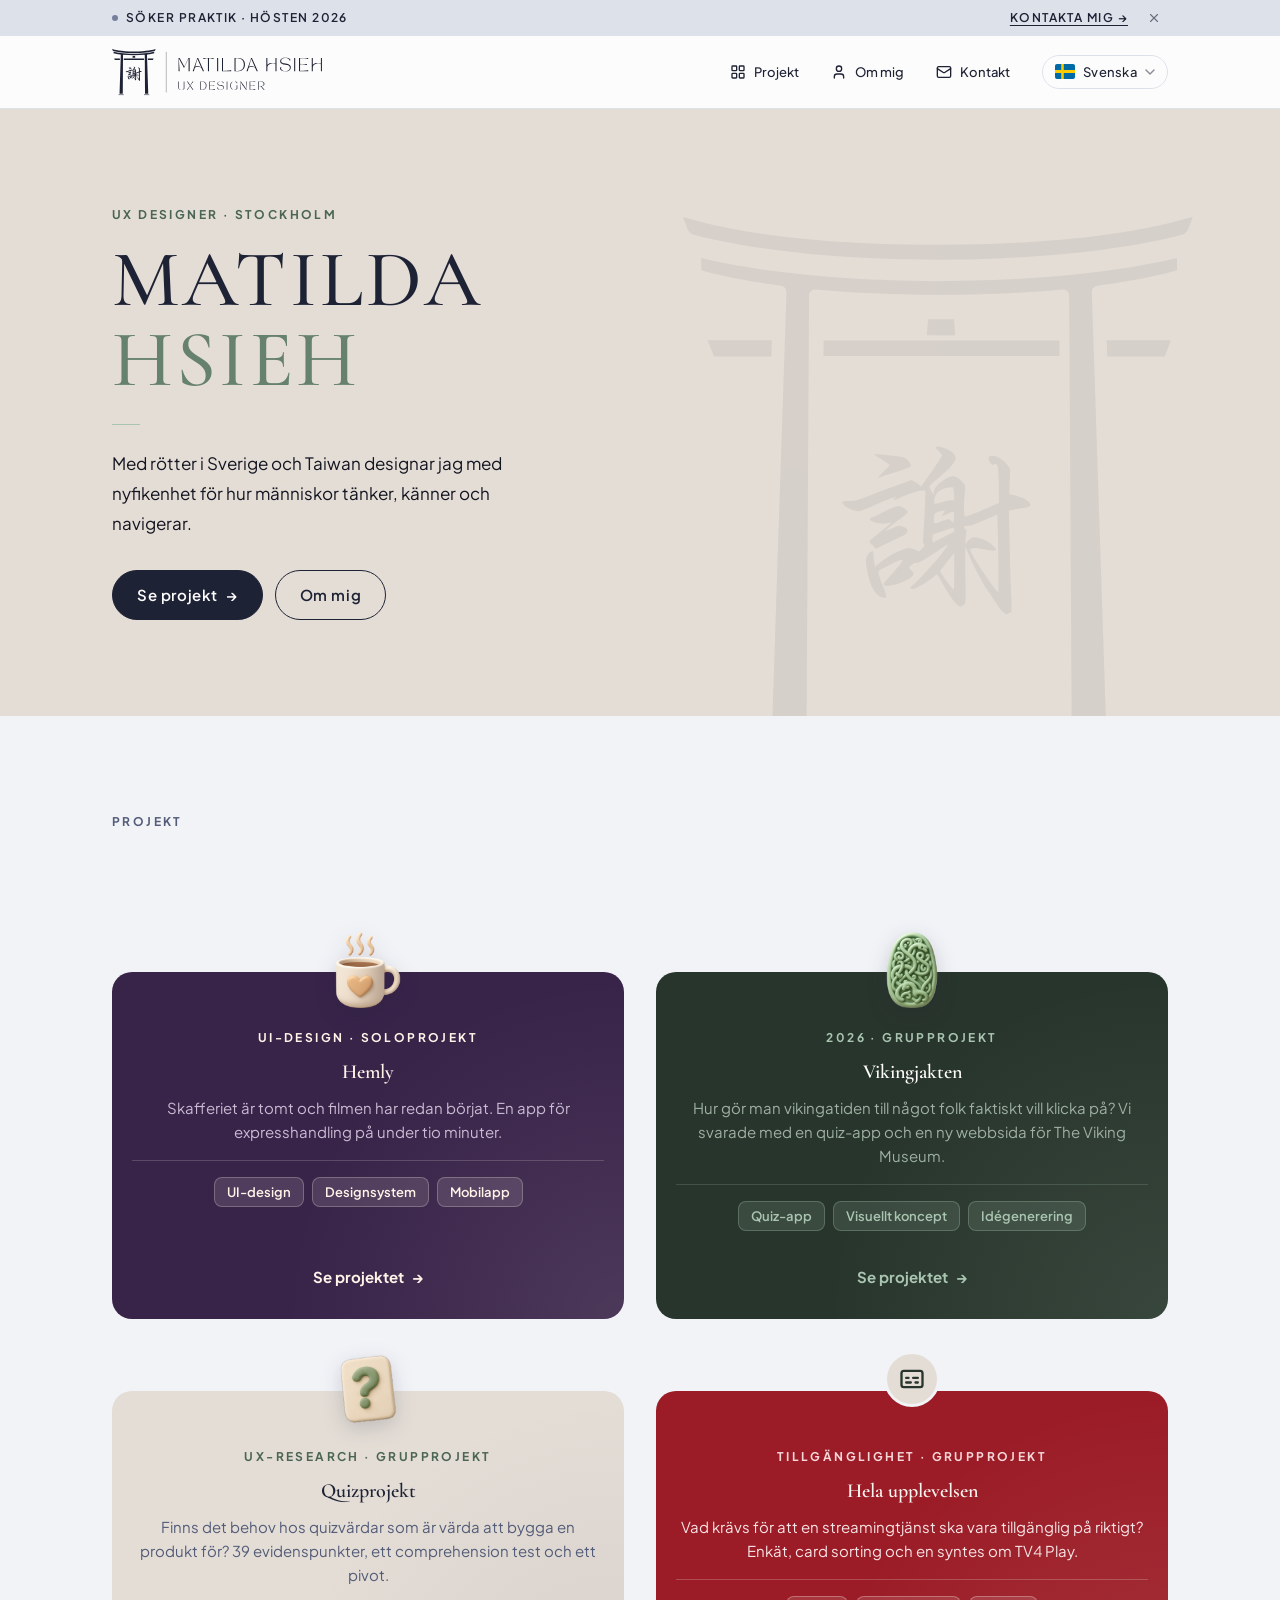
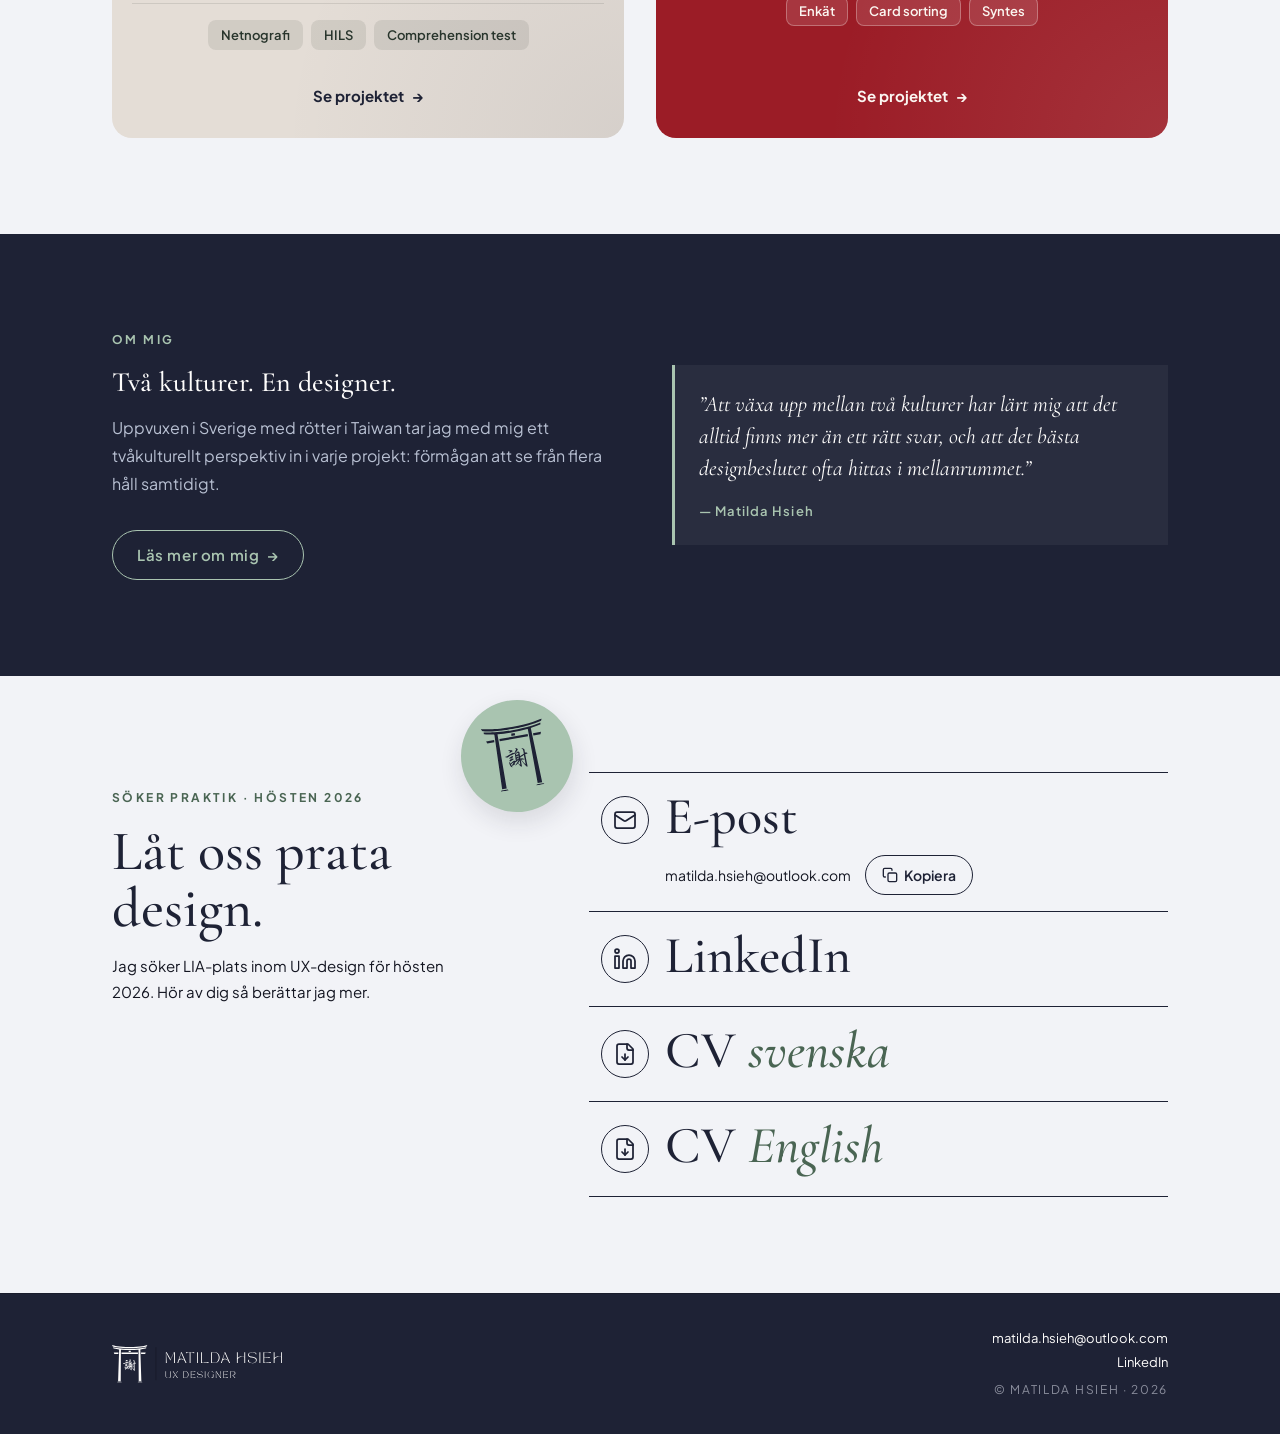
==== commit 13ac6596: "New case: Hela upplevelsen (TV4 Play accessibility) Group project from Kvantitativa metoder, Februar" ====
--- a/index.html
+++ b/index.html
@@ -6,6 +6,14 @@
   <title>Matilda Hsieh · UX Designer</title>
   <meta name="description" content="Matilda Hsieh – UX-designstudent vid Nackademin Stockholm med rötter i Sverige och Taiwan. Söker LIA-plats hösten 2026." data-i18n-attr="content:meta-description">
 
+  <!-- Link preview when the site is shared (LinkedIn, Slack, iMessage and others) -->
+  <meta property="og:type" content="website">
+  <meta property="og:url" content="https://matildahsieh.github.io">
+  <meta property="og:title" content="Matilda Hsieh, UX Designer">
+  <meta property="og:description" content="Portfolio med research, skisser och beslut bakom mina projekt.">
+  <meta property="og:image" content="https://matildahsieh.github.io/assets/thumbnail.png">
+  <meta name="twitter:card" content="summary_large_image">
+
   <link rel="icon" href="assets/favicon.svg?v=2" type="image/svg+xml">
   <link rel="icon" href="assets/favicon-32.png?v=2" type="image/png" sizes="32x32">
   <link rel="apple-touch-icon" href="assets/apple-touch-icon.png?v=2">
@@ -14,7 +22,21 @@
   <link rel="preconnect" href="https://fonts.googleapis.com">
   <link rel="preconnect" href="https://fonts.gstatic.com" crossorigin>
   <link href="https://fonts.googleapis.com/css2?family=Cormorant+Garamond:wght@400;500;600&family=Plus+Jakarta+Sans:wght@400;500;600;700&family=Tenor+Sans&display=swap" rel="stylesheet">
-  <script defer src="https://portfolio-analytics.traffic-dashboard.workers.dev/t.js"></script>
+  <!-- Visitor tracking. Open any page with ?notrack once to stop counting this browser, ?track to turn it back on. -->
+  <script>
+    (function () {
+      try {
+        var q = location.search;
+        if (/[?&]notrack(=|&|$)/.test(q)) localStorage.setItem('mh-notrack', '1');
+        if (/[?&]track(=|&|$)/.test(q)) localStorage.removeItem('mh-notrack');
+        if (localStorage.getItem('mh-notrack')) return;
+      } catch (e) { /* storage blocked: track as normal */ }
+      var s = document.createElement('script');
+      s.defer = true;
+      s.src = 'https://portfolio-analytics.traffic-dashboard.workers.dev/t.js';
+      document.head.appendChild(s);
+    })();
+  </script>
   <style>
     /* ==========================================================
        DESIGN TOKENS
@@ -554,7 +576,7 @@
     }
     .project-grid {
       display: grid;
-      grid-template-columns: repeat(3, 1fr);
+      grid-template-columns: repeat(2, 1fr);   /* four cases: two by two */
       gap: var(--space-6);
     }
 
@@ -736,6 +758,24 @@
       background: rgba(40, 53, 44, 0.1);
       color: var(--jade-dark);
     }
+
+    /* Card 4 — Hela upplevelsen (broadcast red) */
+    .project-card--red {
+      --card-glow: rgba(251, 246, 241, 0.10);
+      background: #9B1C26;
+      color: #FBF6F1;
+    }
+    .project-card--red .project-meta { color: #F6D7DA; }
+    .project-card--red .project-title { color: #FBF6F1; }
+    .project-card--red .project-desc { color: #F7E4E6; }
+    .project-card--red .project-divider { background: rgba(251, 246, 241, 0.22); }
+    .project-card--red .tag {
+      background: rgba(251, 246, 241, 0.12);
+      color: #FBF6F1;
+      border-color: rgba(251, 246, 241, 0.3);
+    }
+    .project-card--red .card-link { color: #FBF6F1; }
+    .project-card--red :focus-visible { outline-color: #FBF6F1; }
 
     /* Card 3 — Vikingjakten (forest green) */
     .project-card--forest {
@@ -1270,6 +1310,31 @@
               </a>
             </div>
           </article>
+          <!-- Hela upplevelsen card -->
+          <article class="project-card-wrapper">
+            <div class="card-icon-float" aria-hidden="true">
+              <span class="card-icon-circle">
+                <svg viewBox="0 0 24 24" fill="none" stroke="currentColor" stroke-width="2" stroke-linecap="round" stroke-linejoin="round" focusable="false"><rect width="18" height="14" x="3" y="5" rx="2" ry="2"/><path d="M7 15h4M15 15h2M7 11h2M13 11h4"/></svg>
+              </span>
+            </div>
+            <div class="project-card project-card--red">
+              <p class="project-meta" data-i18n="hela-meta">Tillgänglighet · Grupprojekt</p>
+              <h3 class="project-title" data-i18n="hela-title">Hela upplevelsen</h3>
+              <p class="project-desc" data-i18n="hela-desc">Vad krävs för att en streamingtjänst ska vara tillgänglig på riktigt? Enkät, card sorting och en syntes om TV4 Play.</p>
+              <hr class="project-divider">
+              <ul class="tags" aria-label="Taggar">
+                <li class="tag" data-i18n="hela-tag-1">Enkät</li>
+                <li class="tag">Card sorting</li>
+                <li class="tag" data-i18n="hela-tag-3">Syntes</li>
+              </ul>
+              <a class="card-link" href="hela-upplevelsen.html"
+                 aria-label="Se projektet Hela upplevelsen: tillgänglighet i TV4 Play"
+                 data-i18n-attr="aria-label:hela-btn-aria"
+                 data-i18n-html="btn-las-mer">
+                Se projektet <span class="arrow" aria-hidden="true">→</span>
+              </a>
+            </div>
+          </article>
         </div>
       </div>
     </section>
@@ -1502,6 +1567,12 @@
           'quiz-desc': 'Finns det behov hos quizvärdar som är värda att bygga en produkt för? 39 evidenspunkter, ett comprehension test och ett pivot.',
           'quiz-tag-1': 'Netnografi',
           'quiz-btn-aria': 'Se projektet Quizprojekt: behovsvalidering för Flatwave AB',
+          'hela-meta': 'Tillgänglighet · Grupprojekt',
+          'hela-title': 'Hela upplevelsen',
+          'hela-desc': 'Vad krävs för att en streamingtjänst ska vara tillgänglig på riktigt? Enkät, card sorting och en syntes om TV4 Play.',
+          'hela-tag-1': 'Enkät',
+          'hela-tag-3': 'Syntes',
+          'hela-btn-aria': 'Se projektet Hela upplevelsen: tillgänglighet i TV4 Play',
           'about-eyebrow': 'Om mig',
           'about-title': 'Två kulturer. En designer.',
           'about-text': 'Uppvuxen i Sverige med rötter i Taiwan tar jag med mig ett tvåkulturellt perspektiv in i varje projekt: förmågan att se från flera håll samtidigt.',
@@ -1555,6 +1626,12 @@
           'quiz-desc': 'Do quiz hosts have needs worth building a product for? 39 evidence points, a comprehension test and a pivot.',
           'quiz-tag-1': 'Netnography',
           'quiz-btn-aria': 'View project Quiz project: needs validation for Flatwave AB',
+          'hela-meta': 'Accessibility · Group project',
+          'hela-title': 'The whole experience',
+          'hela-desc': 'What does it take for a streaming service to be truly accessible? A survey, card sorting and a synthesis about TV4 Play.',
+          'hela-tag-1': 'Survey',
+          'hela-tag-3': 'Synthesis',
+          'hela-btn-aria': 'View project The whole experience: accessibility in TV4 Play',
           'about-eyebrow': 'About me',
           'about-title': 'Two cultures. One designer.',
           'about-text': 'Raised in Sweden with roots in Taiwan, I bring a multicultural perspective to every project: the ability to see from multiple angles at once.',
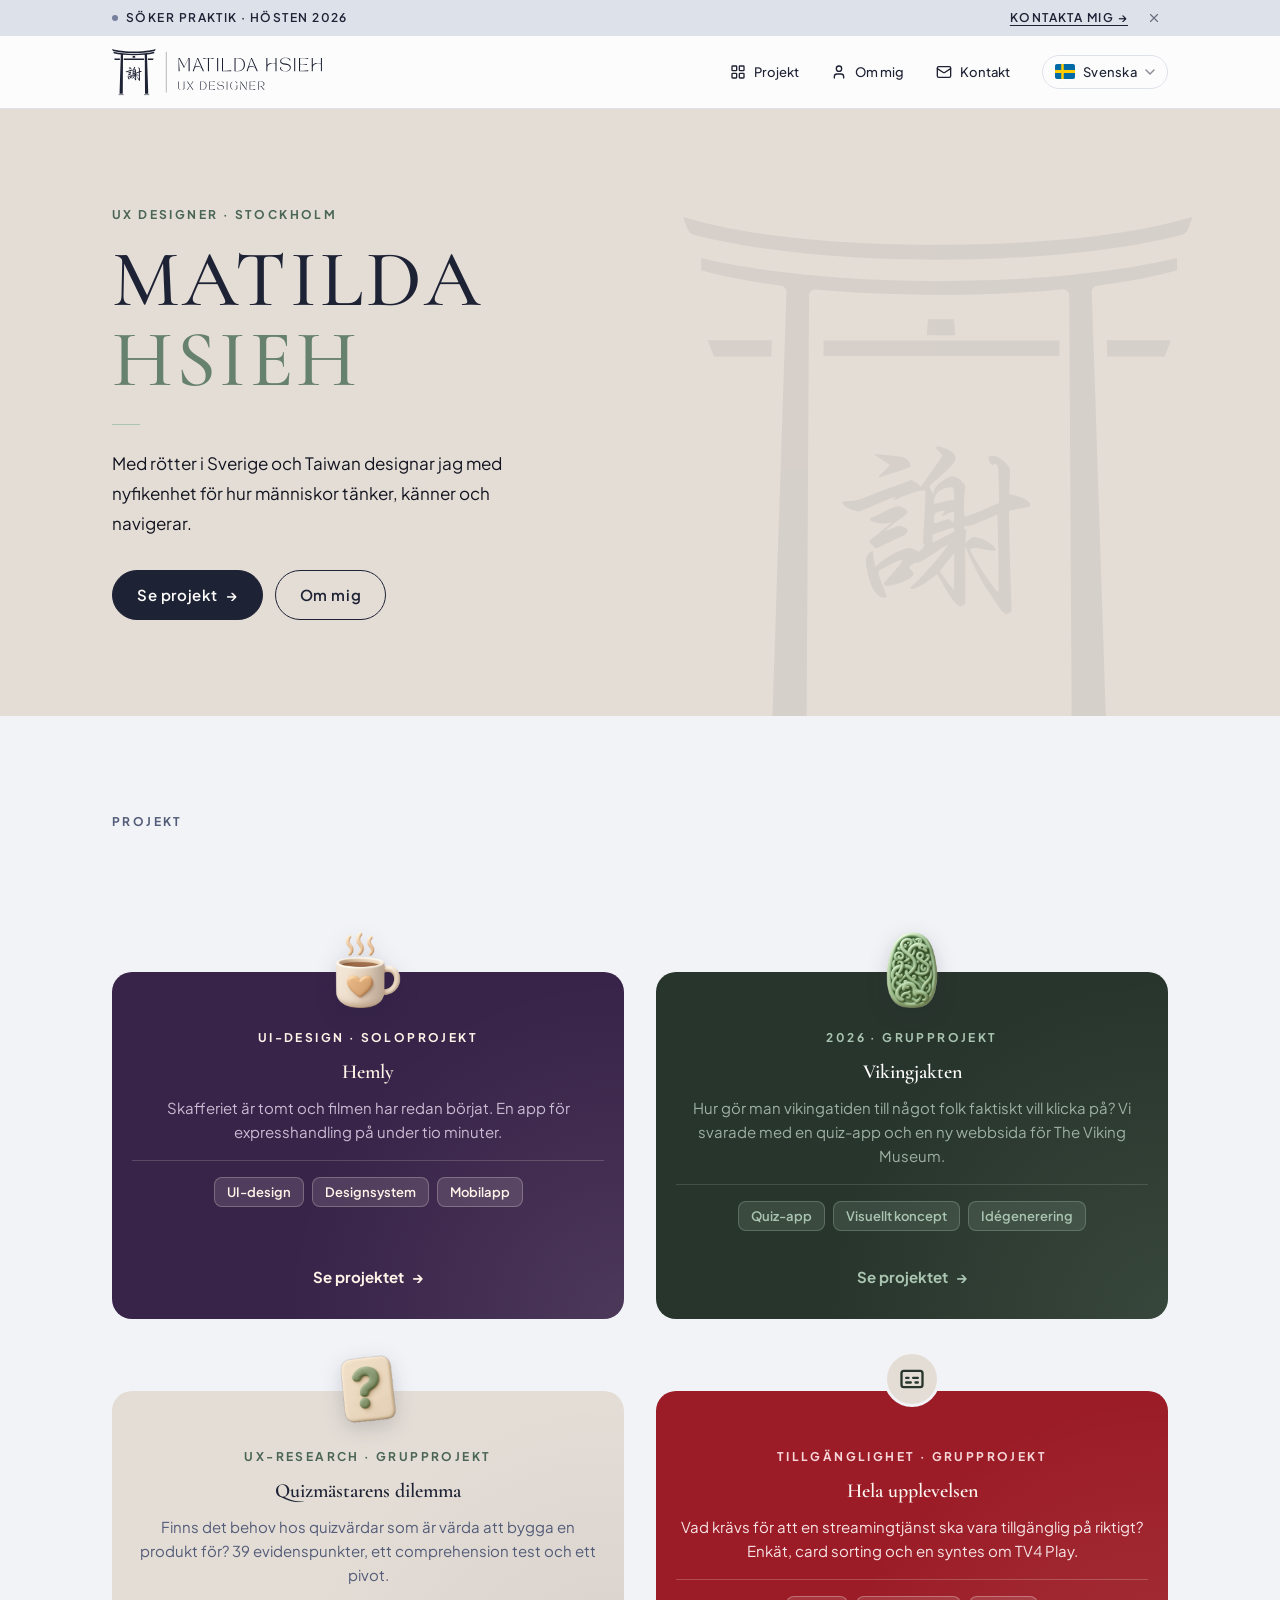
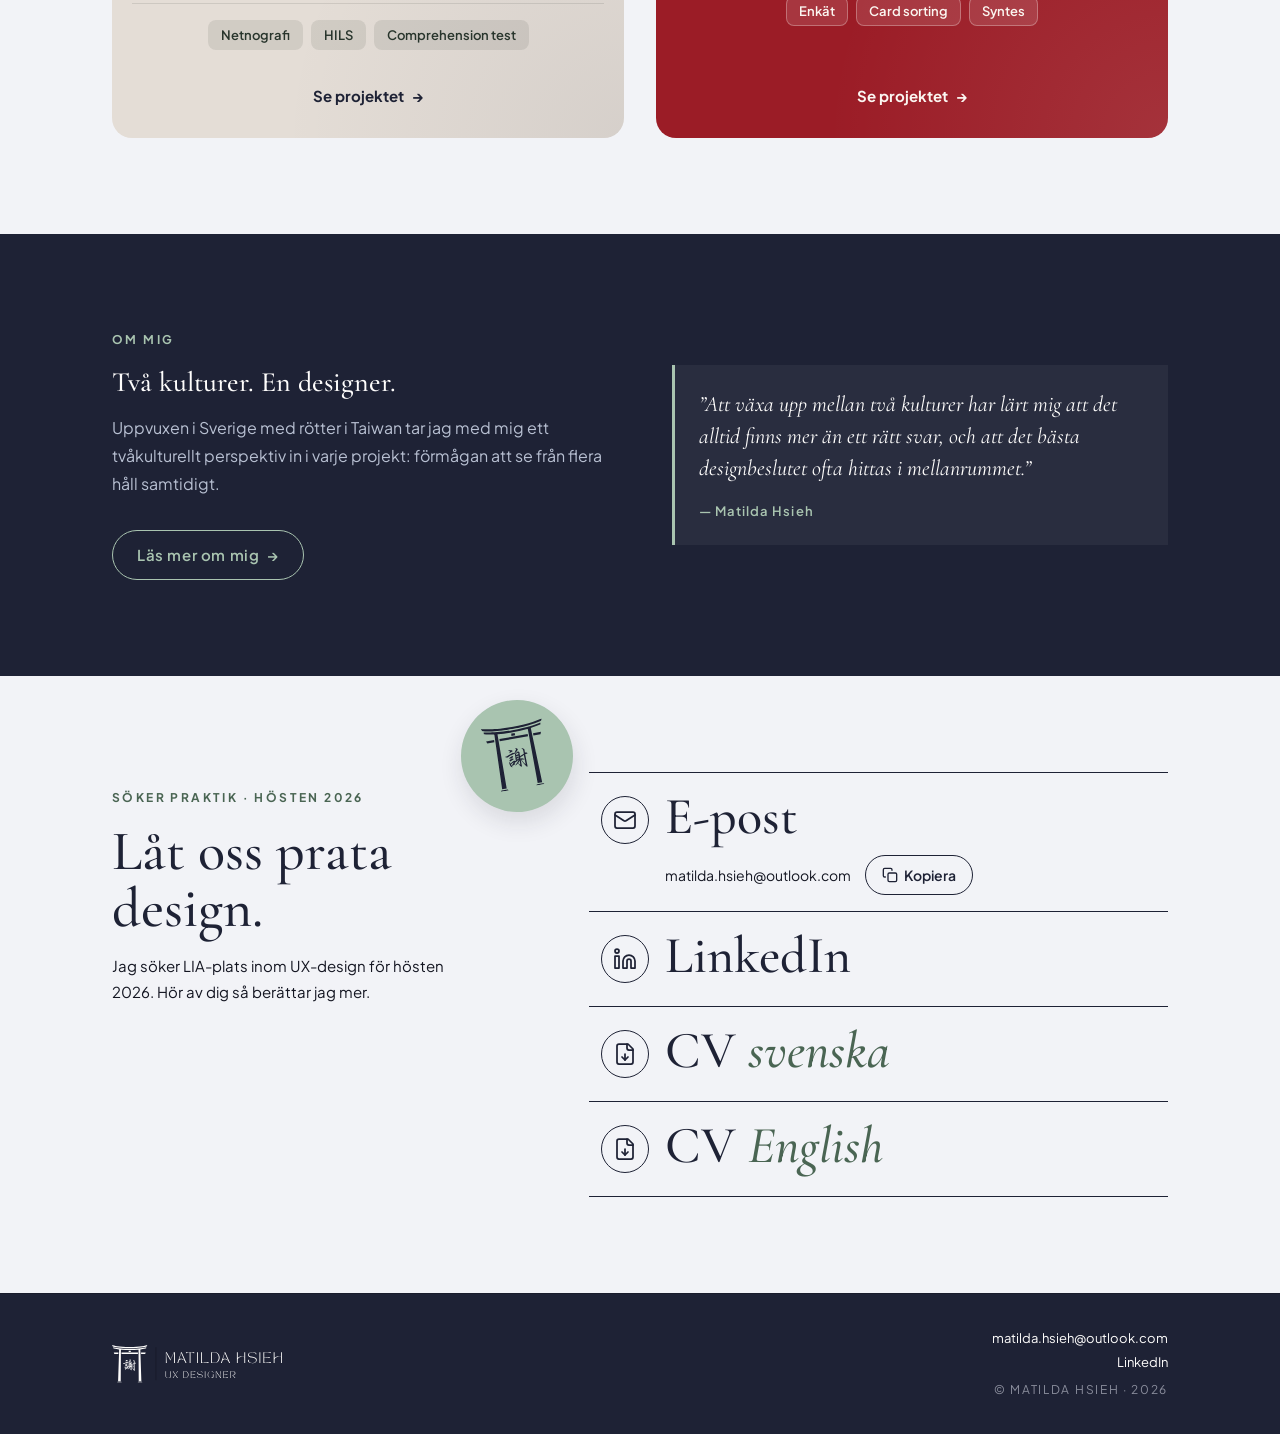
==== commit 72b89454: "Rename the quiz case to Quizmästarens dilemma Card, page title, heading, previous/next links and Eng" ====
--- a/index.html
+++ b/index.html
@@ -1294,7 +1294,7 @@
             </div>
             <div class="project-card project-card--warm">
               <p class="project-meta" data-i18n="quiz-meta">UX-research · Grupprojekt</p>
-              <h3 class="project-title" data-i18n="quiz-title">Quizprojekt</h3>
+              <h3 class="project-title" data-i18n="quiz-title">Quizmästarens dilemma</h3>
               <p class="project-desc" data-i18n="quiz-desc">Finns det behov hos quizvärdar som är värda att bygga en produkt för? 39 evidenspunkter, ett comprehension test och ett pivot.</p>
               <hr class="project-divider">
               <ul class="tags" aria-label="Taggar">
@@ -1303,7 +1303,7 @@
                 <li class="tag">Comprehension test</li>
               </ul>
               <a class="card-link" href="quizprojekt.html"
-                 aria-label="Se projektet Quizprojekt: behovsvalidering för Flatwave AB"
+                 aria-label="Se projektet Quizmästarens dilemma: behovsvalidering för Flatwave AB"
                  data-i18n-attr="aria-label:quiz-btn-aria"
                  data-i18n-html="btn-las-mer">
                 Se projektet <span class="arrow" aria-hidden="true">→</span>
@@ -1563,10 +1563,10 @@
           'viking-tag-2': 'Idégenerering',
           'viking-btn-aria': 'Se projektet Vikingjakten: quiz-app och ny webbsida för The Viking Museum',
           'quiz-meta': 'UX-research · Grupprojekt',
-          'quiz-title': 'Quizprojekt',
+          'quiz-title': 'Quizmästarens dilemma',
           'quiz-desc': 'Finns det behov hos quizvärdar som är värda att bygga en produkt för? 39 evidenspunkter, ett comprehension test och ett pivot.',
           'quiz-tag-1': 'Netnografi',
-          'quiz-btn-aria': 'Se projektet Quizprojekt: behovsvalidering för Flatwave AB',
+          'quiz-btn-aria': 'Se projektet Quizmästarens dilemma: behovsvalidering för Flatwave AB',
           'hela-meta': 'Tillgänglighet · Grupprojekt',
           'hela-title': 'Hela upplevelsen',
           'hela-desc': 'Vad krävs för att en streamingtjänst ska vara tillgänglig på riktigt? Enkät, card sorting och en syntes om TV4 Play.',
@@ -1622,10 +1622,10 @@
           'viking-tag-2': 'Ideation',
           'viking-btn-aria': 'View project Vikingjakten: quiz app and new website for The Viking Museum',
           'quiz-meta': 'UX research · Group project',
-          'quiz-title': 'Quiz project',
+          'quiz-title': 'The quizmaster’s dilemma',
           'quiz-desc': 'Do quiz hosts have needs worth building a product for? 39 evidence points, a comprehension test and a pivot.',
           'quiz-tag-1': 'Netnography',
-          'quiz-btn-aria': 'View project Quiz project: needs validation for Flatwave AB',
+          'quiz-btn-aria': 'View project The quizmaster’s dilemma: needs validation for Flatwave AB',
           'hela-meta': 'Accessibility · Group project',
           'hela-title': 'The whole experience',
           'hela-desc': 'What does it take for a streaming service to be truly accessible? A survey, card sorting and a synthesis about TV4 Play.',
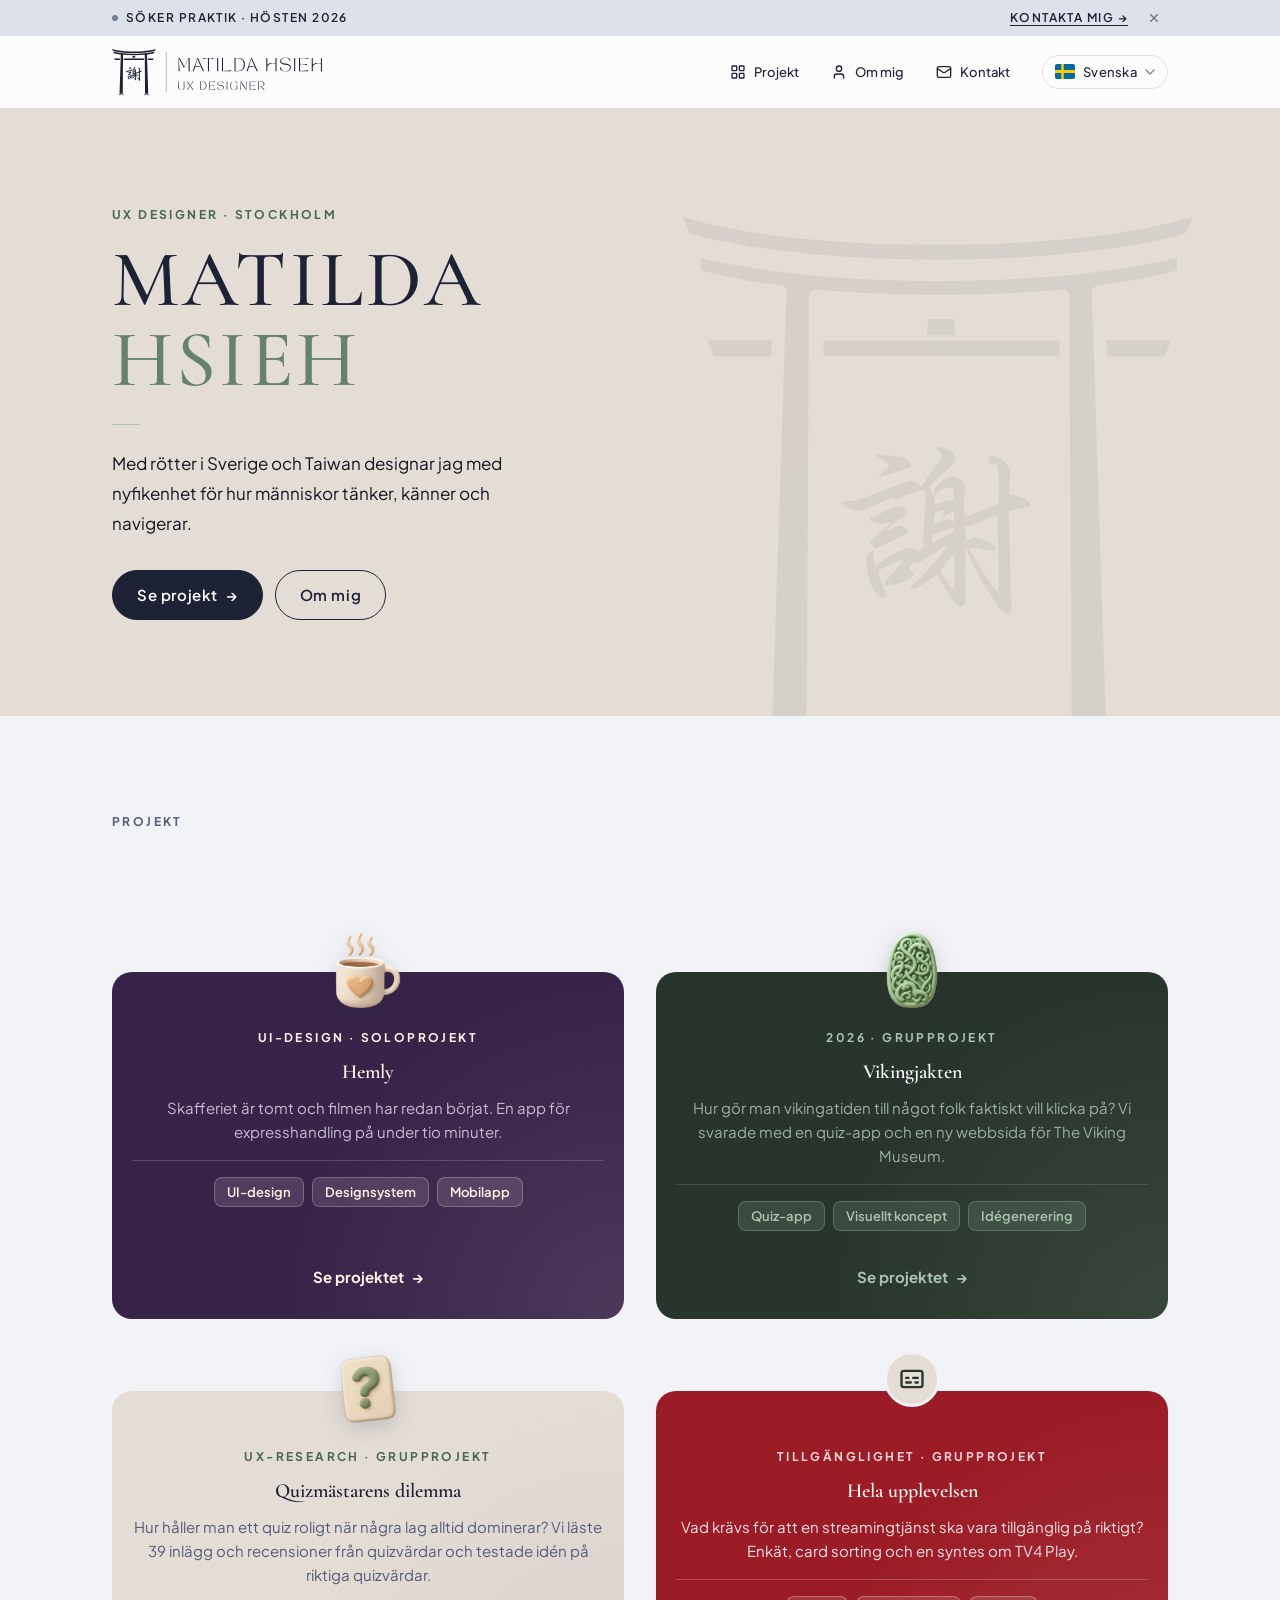
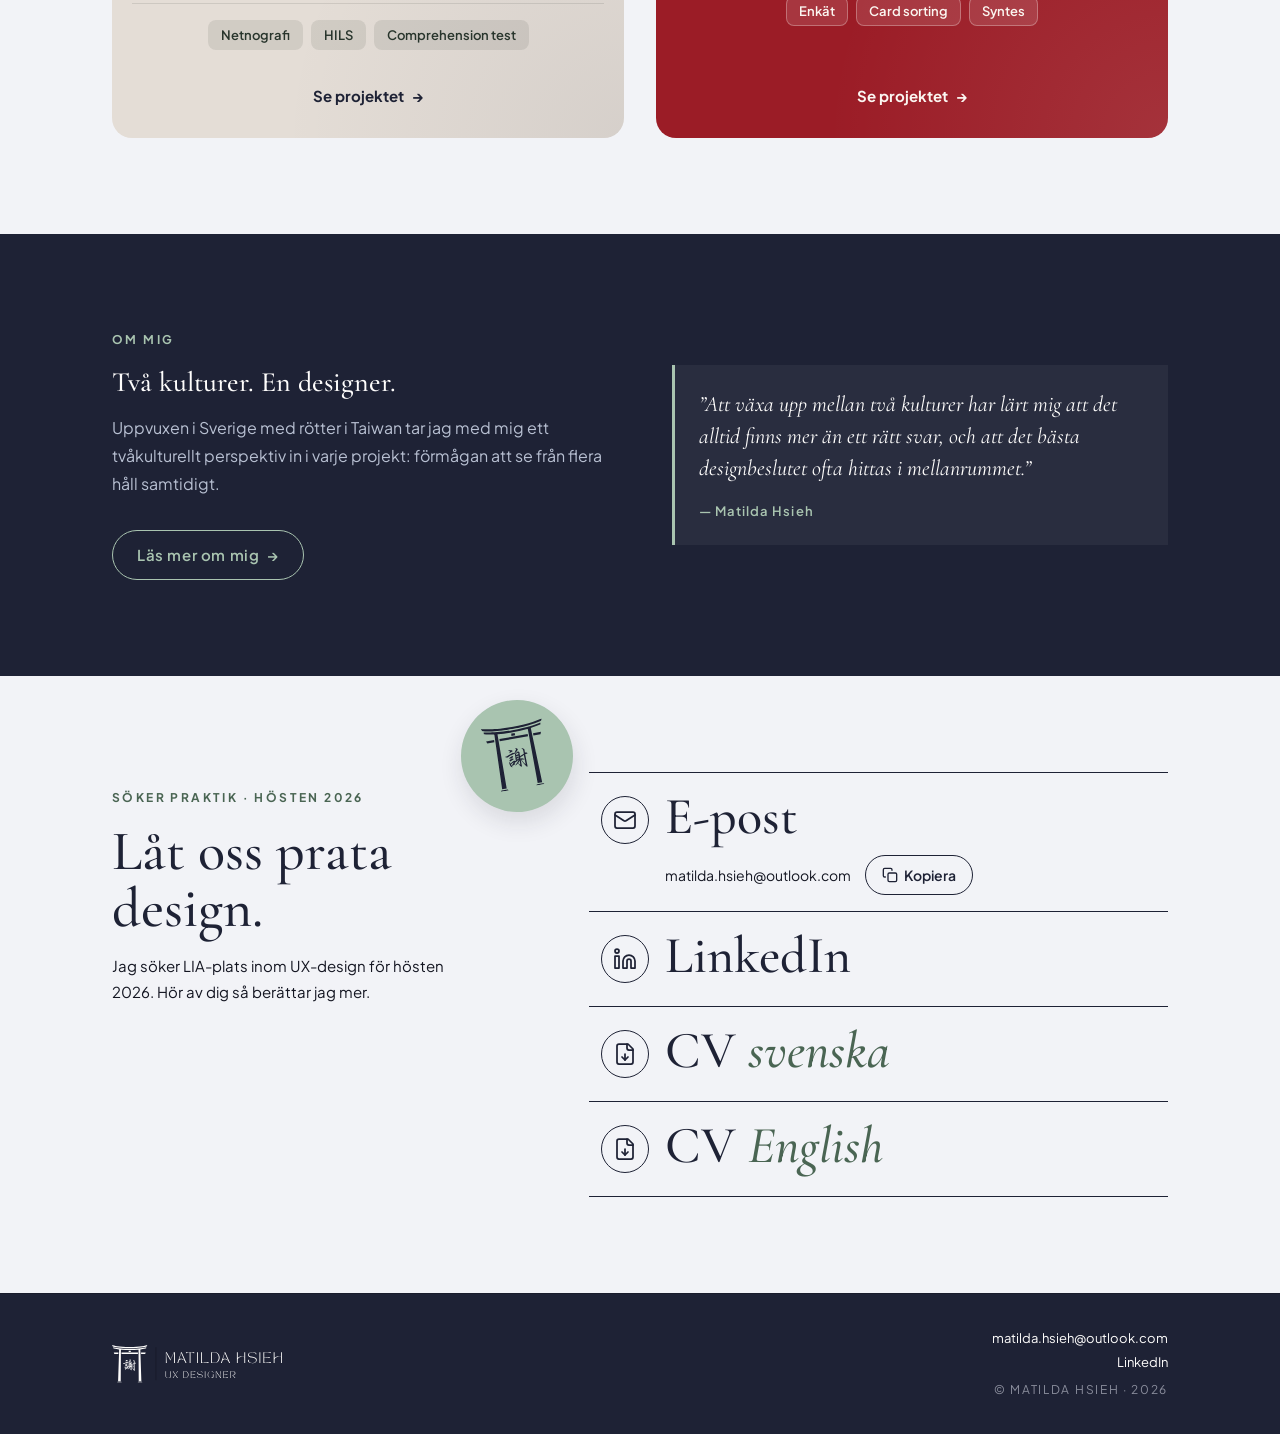
==== commit 04231368: "Quizmästarens dilemma: new description without jargon Used on the homepage card, at the top of the c" ====
--- a/index.html
+++ b/index.html
@@ -1295,7 +1295,7 @@
             <div class="project-card project-card--warm">
               <p class="project-meta" data-i18n="quiz-meta">UX-research · Grupprojekt</p>
               <h3 class="project-title" data-i18n="quiz-title">Quizmästarens dilemma</h3>
-              <p class="project-desc" data-i18n="quiz-desc">Finns det behov hos quizvärdar som är värda att bygga en produkt för? 39 evidenspunkter, ett comprehension test och ett pivot.</p>
+              <p class="project-desc" data-i18n="quiz-desc">Hur håller man ett quiz roligt när några lag alltid dominerar? Vi läste 39 inlägg och recensioner från quizvärdar och testade idén på riktiga quizvärdar.</p>
               <hr class="project-divider">
               <ul class="tags" aria-label="Taggar">
                 <li class="tag" data-i18n="quiz-tag-1">Netnografi</li>
@@ -1564,7 +1564,7 @@
           'viking-btn-aria': 'Se projektet Vikingjakten: quiz-app och ny webbsida för The Viking Museum',
           'quiz-meta': 'UX-research · Grupprojekt',
           'quiz-title': 'Quizmästarens dilemma',
-          'quiz-desc': 'Finns det behov hos quizvärdar som är värda att bygga en produkt för? 39 evidenspunkter, ett comprehension test och ett pivot.',
+          'quiz-desc': 'Hur håller man ett quiz roligt när några lag alltid dominerar? Vi läste 39 inlägg och recensioner från quizvärdar och testade idén på riktiga quizvärdar.',
           'quiz-tag-1': 'Netnografi',
           'quiz-btn-aria': 'Se projektet Quizmästarens dilemma: behovsvalidering för Flatwave AB',
           'hela-meta': 'Tillgänglighet · Grupprojekt',
@@ -1623,7 +1623,7 @@
           'viking-btn-aria': 'View project Vikingjakten: quiz app and new website for The Viking Museum',
           'quiz-meta': 'UX research · Group project',
           'quiz-title': 'The quizmaster’s dilemma',
-          'quiz-desc': 'Do quiz hosts have needs worth building a product for? 39 evidence points, a comprehension test and a pivot.',
+          'quiz-desc': 'How do you keep a quiz fun when some teams always dominate? We read 39 posts and reviews from quiz hosts and tested the idea on real quiz hosts.',
           'quiz-tag-1': 'Netnography',
           'quiz-btn-aria': 'View project The quizmaster’s dilemma: needs validation for Flatwave AB',
           'hela-meta': 'Accessibility · Group project',
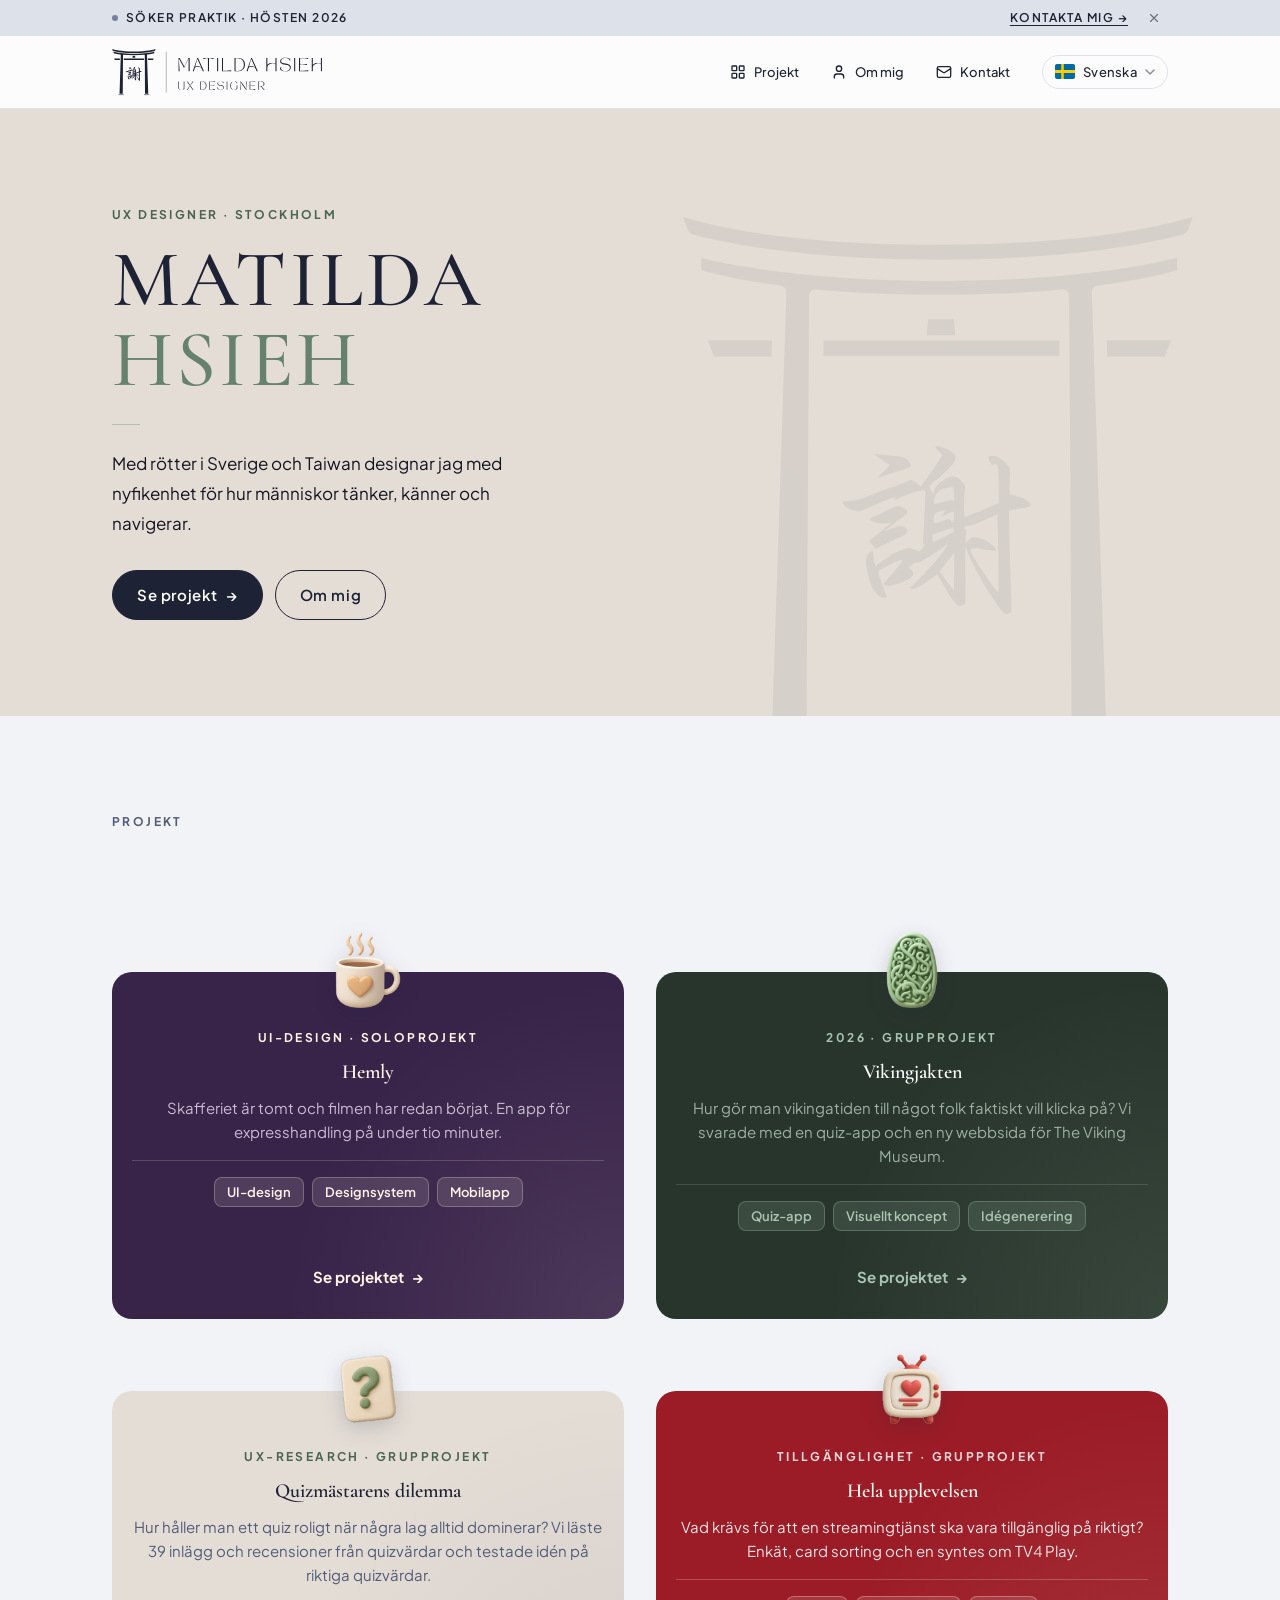
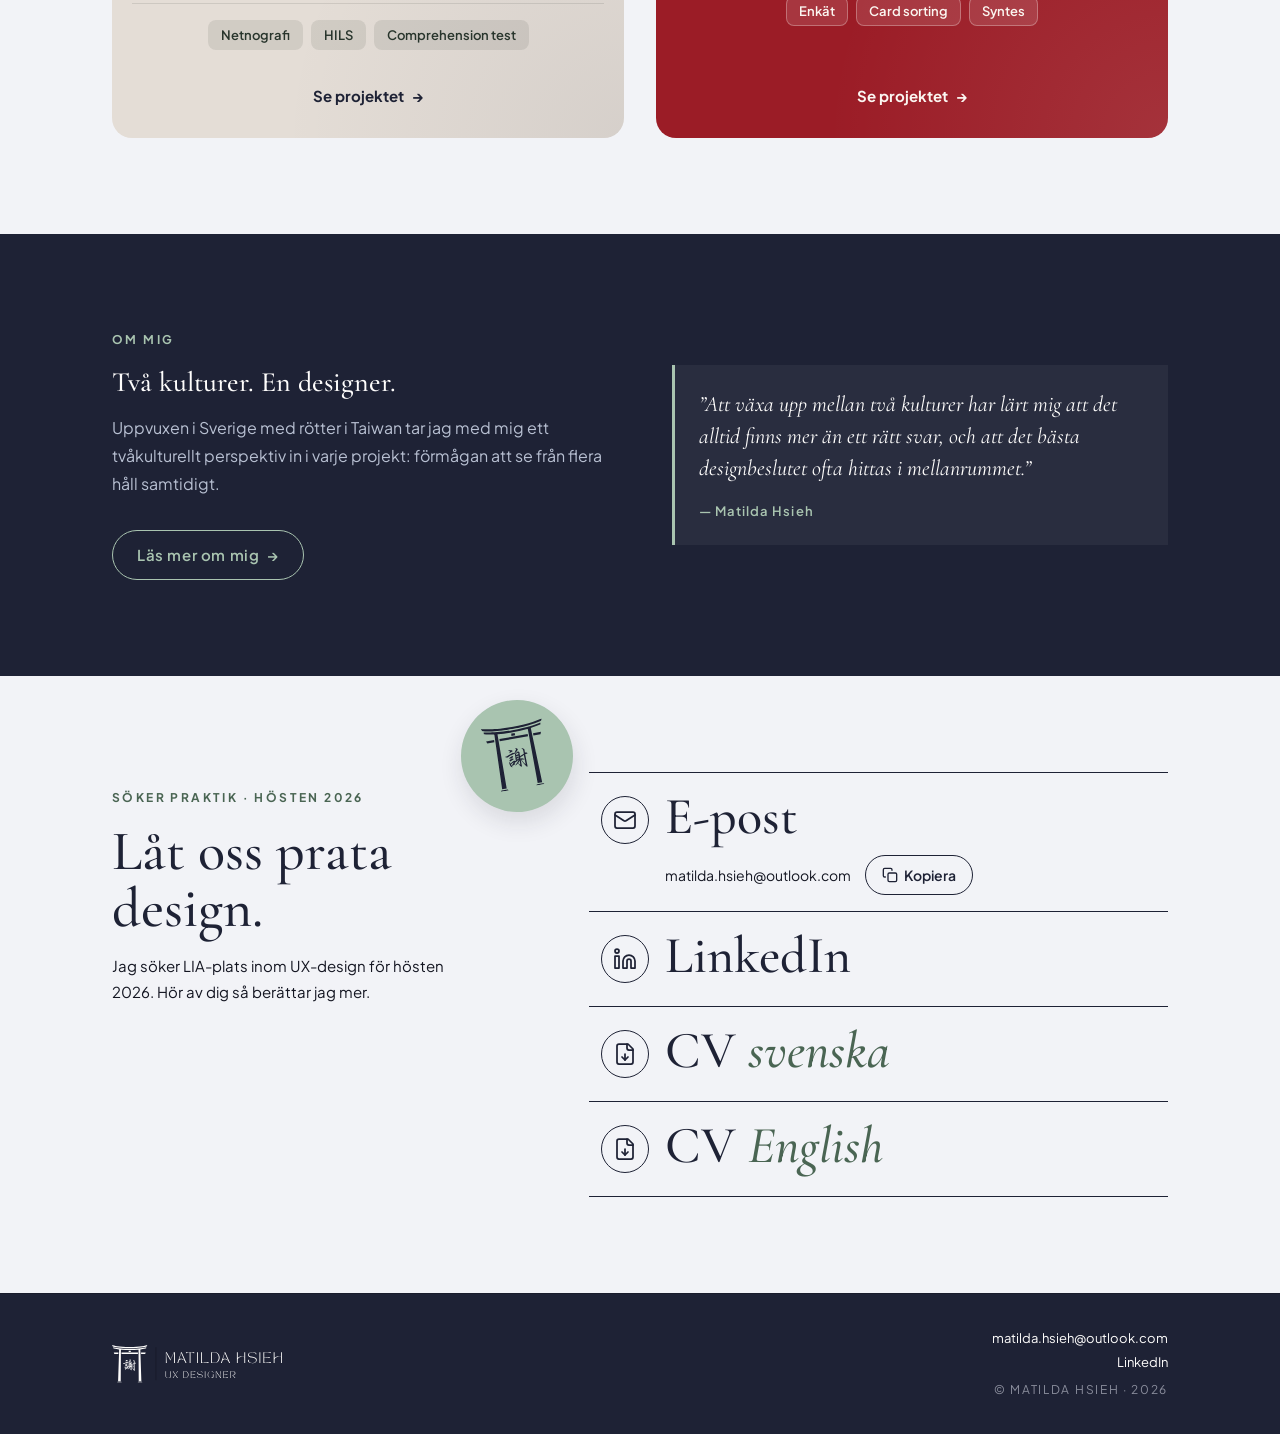
==== commit 9f6b7ec8: "Hela upplevelsen: 3D TV icon on the homepage card Background removed and sized to 240px like the oth" ====
--- a/index.html
+++ b/index.html
@@ -1313,9 +1313,7 @@
           <!-- Hela upplevelsen card -->
           <article class="project-card-wrapper">
             <div class="card-icon-float" aria-hidden="true">
-              <span class="card-icon-circle">
-                <svg viewBox="0 0 24 24" fill="none" stroke="currentColor" stroke-width="2" stroke-linecap="round" stroke-linejoin="round" focusable="false"><rect width="18" height="14" x="3" y="5" rx="2" ry="2"/><path d="M7 15h4M15 15h2M7 11h2M13 11h4"/></svg>
-              </span>
+              <img class="card-icon-3d" src="assets/icons/case-hela.png" alt="" width="76" height="76">
             </div>
             <div class="project-card project-card--red">
               <p class="project-meta" data-i18n="hela-meta">Tillgänglighet · Grupprojekt</p>
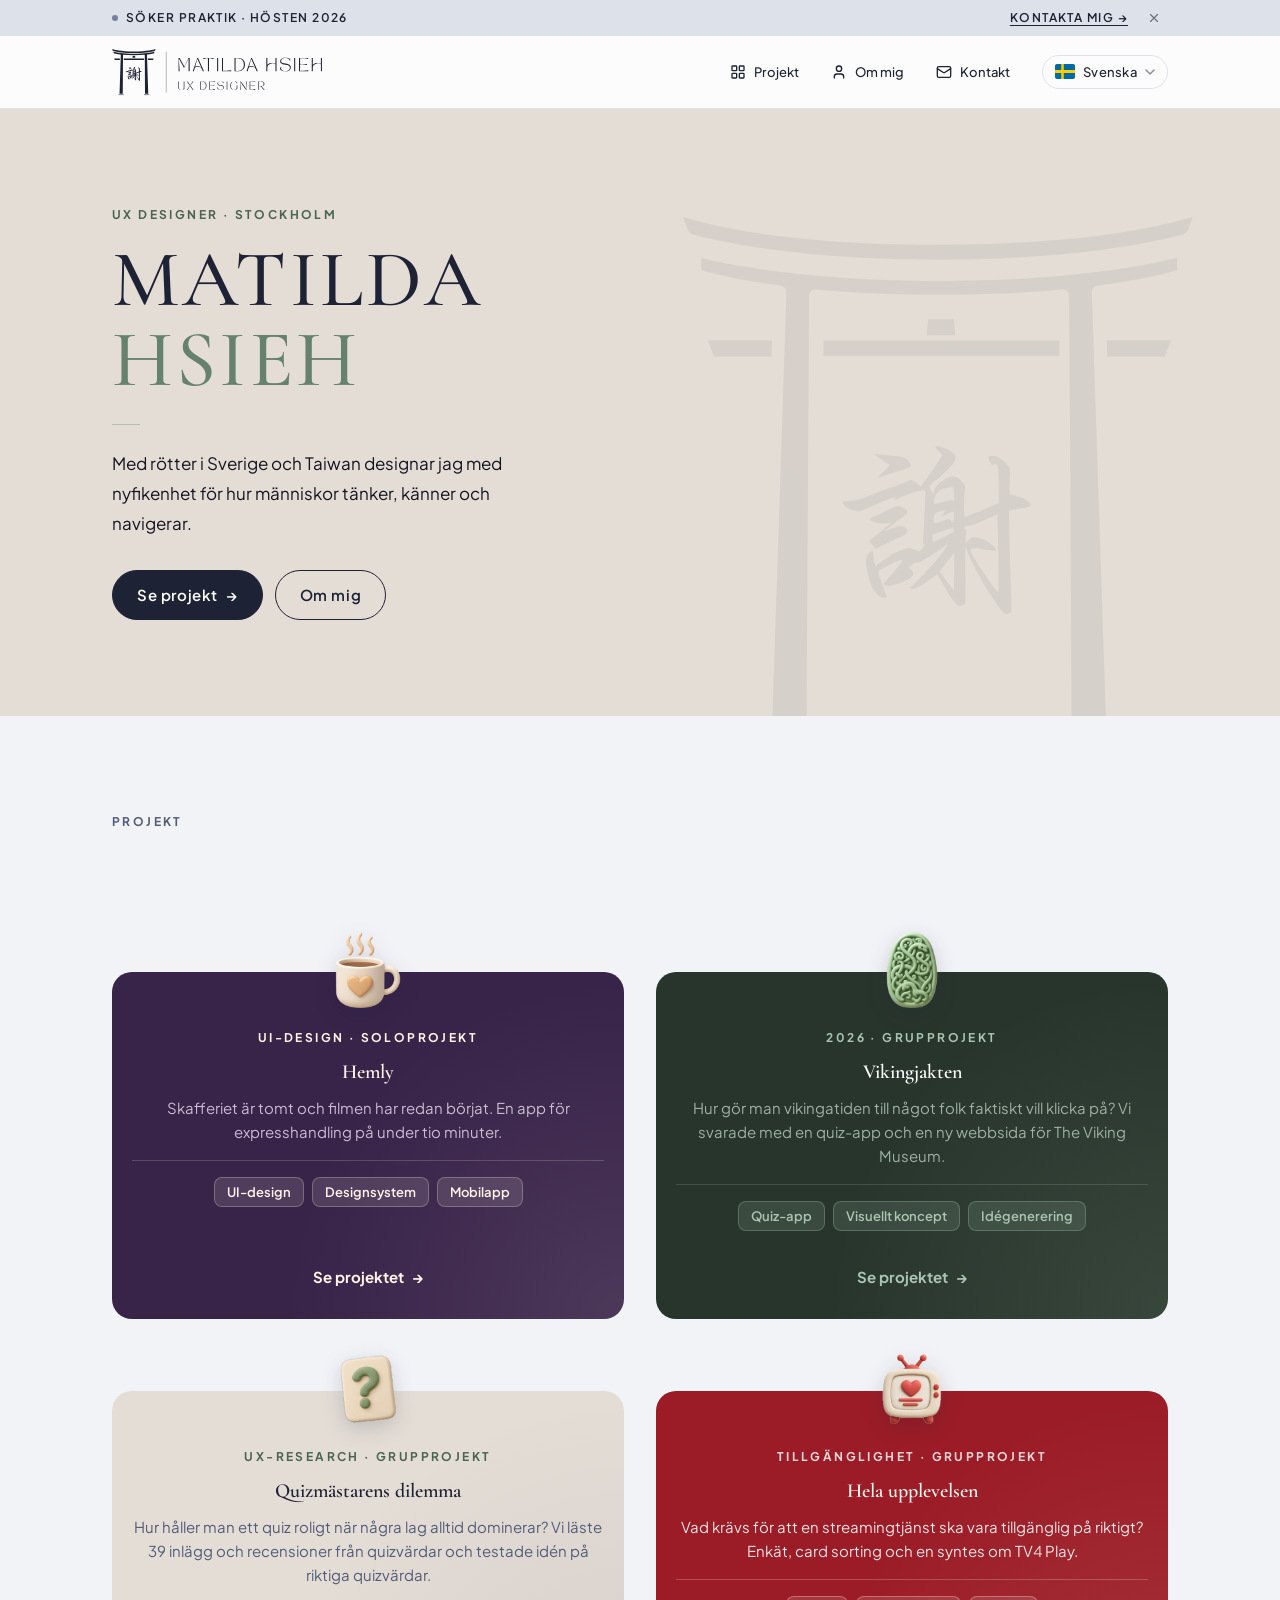
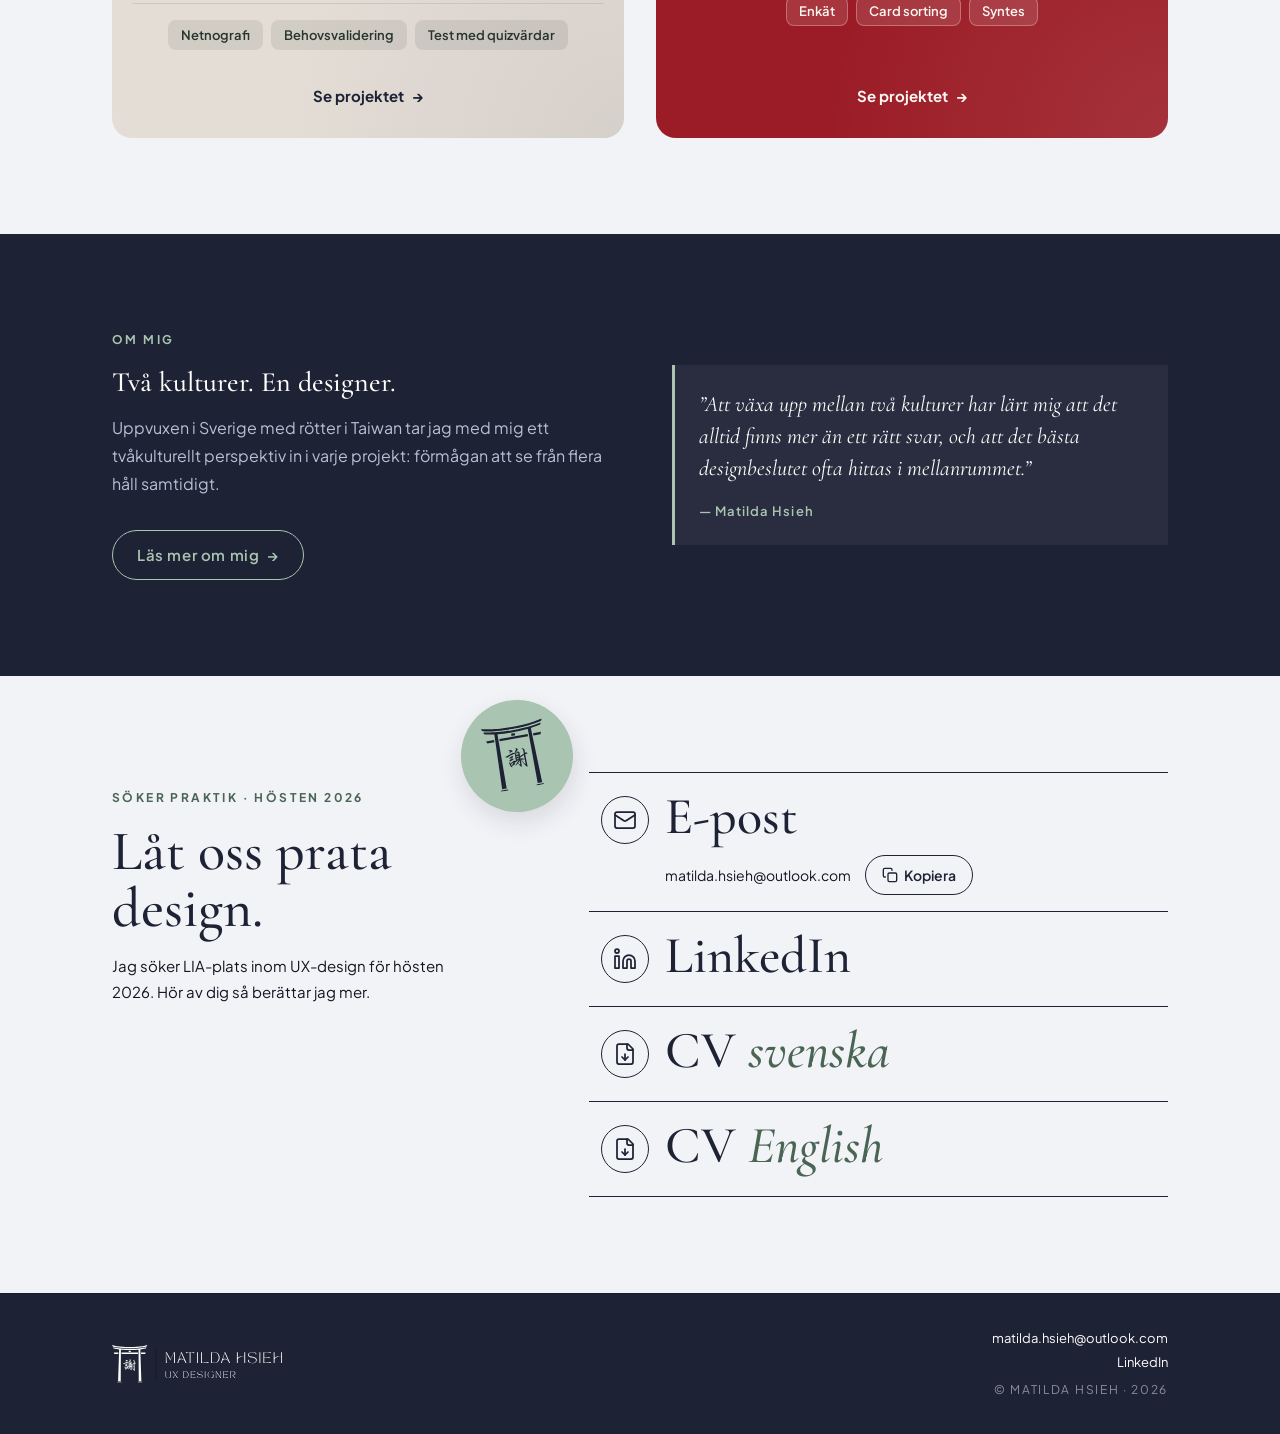
==== commit 05b62291: "Quizmästarens dilemma: plain-language tags on the card HILS and Comprehension test become Behovsvali" ====
--- a/index.html
+++ b/index.html
@@ -1299,8 +1299,8 @@
               <hr class="project-divider">
               <ul class="tags" aria-label="Taggar">
                 <li class="tag" data-i18n="quiz-tag-1">Netnografi</li>
-                <li class="tag">HILS</li>
-                <li class="tag">Comprehension test</li>
+                <li class="tag" data-i18n="quiz-tag-2">Behovsvalidering</li>
+                <li class="tag" data-i18n="quiz-tag-3">Test med quizvärdar</li>
               </ul>
               <a class="card-link" href="quizprojekt.html"
                  aria-label="Se projektet Quizmästarens dilemma: behovsvalidering för Flatwave AB"
@@ -1564,6 +1564,8 @@
           'quiz-title': 'Quizmästarens dilemma',
           'quiz-desc': 'Hur håller man ett quiz roligt när några lag alltid dominerar? Vi läste 39 inlägg och recensioner från quizvärdar och testade idén på riktiga quizvärdar.',
           'quiz-tag-1': 'Netnografi',
+          'quiz-tag-2': 'Behovsvalidering',
+          'quiz-tag-3': 'Test med quizvärdar',
           'quiz-btn-aria': 'Se projektet Quizmästarens dilemma: behovsvalidering för Flatwave AB',
           'hela-meta': 'Tillgänglighet · Grupprojekt',
           'hela-title': 'Hela upplevelsen',
@@ -1623,6 +1625,8 @@
           'quiz-title': 'The quizmaster’s dilemma',
           'quiz-desc': 'How do you keep a quiz fun when some teams always dominate? We read 39 posts and reviews from quiz hosts and tested the idea on real quiz hosts.',
           'quiz-tag-1': 'Netnography',
+          'quiz-tag-2': 'Needs validation',
+          'quiz-tag-3': 'Testing with quiz hosts',
           'quiz-btn-aria': 'View project The quizmaster’s dilemma: needs validation for Flatwave AB',
           'hela-meta': 'Accessibility · Group project',
           'hela-title': 'The whole experience',
